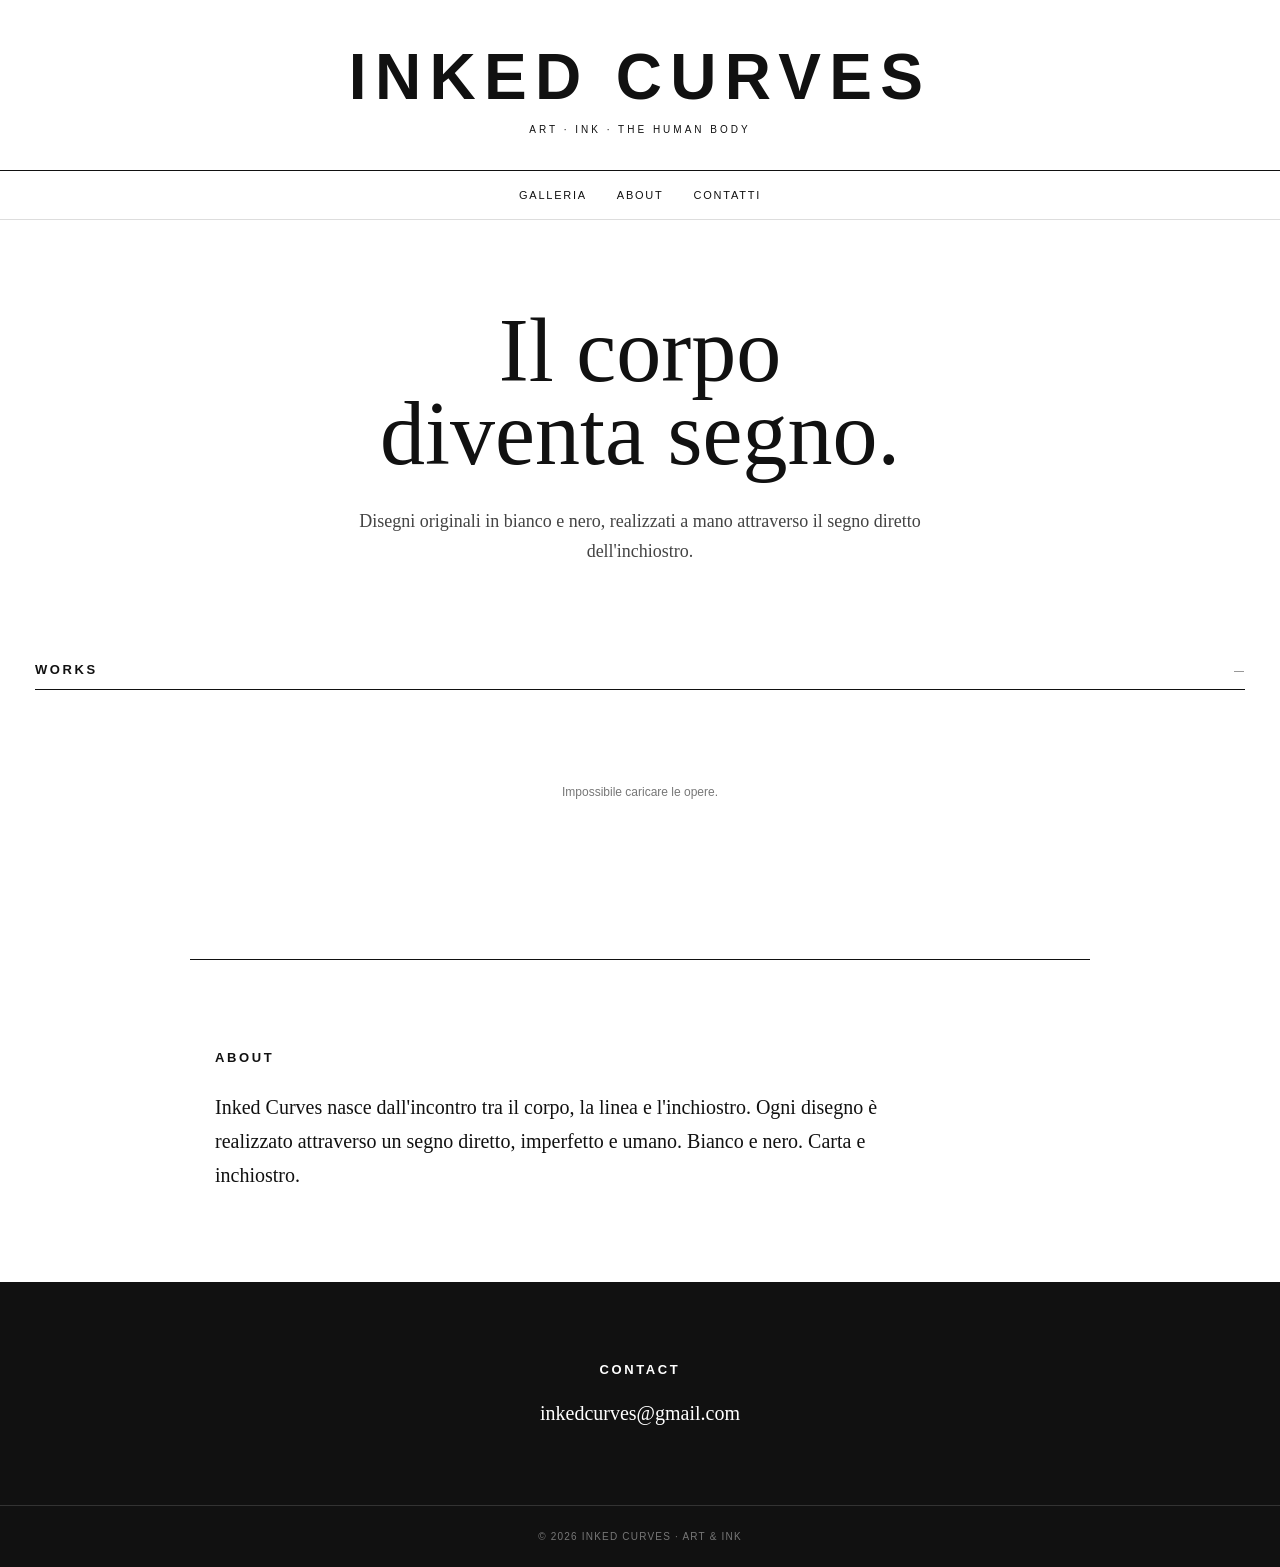
==== index.html @ 94a335ef "Update index.html" ====
<!DOCTYPE html>
<html lang="it">
<head>
<meta charset="UTF-8">
<meta name="viewport" content="width=device-width, initial-scale=1.0">

<title>INKED CURVES — Art & Ink</title>

<meta name="description" content="Inked Curves — Disegni originali in bianco e nero realizzati a mano con inchiostro.">

<style>

/* ================================
   BASE
================================ */

* {
    box-sizing: border-box;
    margin: 0;
    padding: 0;
}

html {
    scroll-behavior: smooth;
}

body {
    background: #ffffff;
    color: #111111;
    font-family: Georgia, "Times New Roman", serif;
}


/* ================================
   HEADER
================================ */

header {
    padding: 45px 20px 35px;
    text-align: center;
    border-bottom: 1px solid #111;
}

.logo {
    font-family: Arial, Helvetica, sans-serif;
    font-size: clamp(34px, 8vw, 64px);
    font-weight: 800;
    letter-spacing: .13em;
    line-height: 1;
}

.tagline {
    margin-top: 15px;
    font-family: Arial, Helvetica, sans-serif;
    font-size: 10px;
    letter-spacing: .3em;
    text-transform: uppercase;
}


/* ================================
   MENU
================================ */

nav {
    display: flex;
    justify-content: center;
    gap: 30px;
    padding: 18px 15px;
    border-bottom: 1px solid #dddddd;
    flex-wrap: wrap;
}

nav a {
    color: #111;
    text-decoration: none;
    font-family: Arial, Helvetica, sans-serif;
    font-size: 11px;
    letter-spacing: .16em;
    text-transform: uppercase;
}

nav a:hover {
    text-decoration: underline;
}


/* ================================
   INTRO
================================ */

.intro {
    max-width: 900px;
    margin: auto;
    padding: 90px 25px 75px;
    text-align: center;
}

.intro h1 {
    font-size: clamp(44px, 9vw, 90px);
    font-weight: normal;
    line-height: .92;
    margin-bottom: 30px;
}

.intro p {
    max-width: 620px;
    margin: auto;
    color: #444;
    font-size: 18px;
    line-height: 1.7;
}


/* ================================
   GALLERY
================================ */

.gallery-section {
    max-width: 1250px;
    margin: auto;
    padding: 20px 20px 100px;
}

.gallery-header {
    display: flex;
    justify-content: space-between;
    align-items: baseline;
    border-bottom: 1px solid #111;
    padding-bottom: 12px;
    margin-bottom: 35px;
}

.gallery-header h2 {
    font-family: Arial, Helvetica, sans-serif;
    font-size: 13px;
    letter-spacing: .2em;
    text-transform: uppercase;
}

.gallery-count {
    font-family: Arial, Helvetica, sans-serif;
    font-size: 10px;
    color: #777;
    letter-spacing: .1em;
}


/* ================================
   OPERE
================================ */

.gallery {
    display: grid;
    grid-template-columns: 1fr;
    gap: 65px;
}

.artwork {
    cursor: pointer;
}

.artwork-image {
    background: #fafafa;
    overflow: hidden;
}

.artwork-image img {
    display: block;
    width: 100%;
    height: auto;
    transition: transform .5s ease;
}

.artwork:hover .artwork-image img {
    transform: scale(1.015);
}

.artwork-info {
    display: flex;
    justify-content: space-between;
    align-items: center;
    margin-top: 10px;
    padding-top: 12px;
    border-top: 1px solid #111;
}

.artwork-name {
    font-size: 16px;
}

.artwork-number {
    font-family: Arial, Helvetica, sans-serif;
    font-size: 10px;
    color: #777;
    letter-spacing: .15em;
}


/* ================================
   ABOUT
================================ */

.about {
    max-width: 900px;
    margin: auto;
    padding: 90px 25px;
    border-top: 1px solid #111;
}

.about h2,
.contact h2 {
    font-family: Arial, Helvetica, sans-serif;
    font-size: 13px;
    letter-spacing: .2em;
    text-transform: uppercase;
    margin-bottom: 25px;
}

.about p {
    max-width: 720px;
    font-size: 20px;
    line-height: 1.7;
}


/* ================================
   CONTACT
================================ */

.contact {
    padding: 80px 25px;
    background: #111111;
    color: #ffffff;
    text-align: center;
}

.contact a {
    color: #ffffff;
    text-decoration: none;
    font-size: 20px;
}

.contact a:hover {
    text-decoration: underline;
}


/* ================================
   FOOTER
================================ */

footer {
    padding: 25px;
    background: #111111;
    color: #777777;
    border-top: 1px solid #333;
    text-align: center;
    font-family: Arial, Helvetica, sans-serif;
    font-size: 10px;
    letter-spacing: .12em;
}


/* ================================
   FULLSCREEN
================================ */

.lightbox {
    position: fixed;
    inset: 0;
    z-index: 9999;

    display: flex;
    align-items: center;
    justify-content: center;

    background: rgba(0,0,0,.97);

    opacity: 0;
    visibility: hidden;
    pointer-events: none;

    transition: opacity .25s ease;
}

.lightbox.active {
    opacity: 1;
    visibility: visible;
    pointer-events: auto;
}

.lightbox-image {
    max-width: 92vw;
    max-height: 90vh;
    width: auto;
    height: auto;
    object-fit: contain;
}


/* ================================
   CHIUDI
================================ */

.close {
    position: fixed;
    top: 20px;
    right: 25px;

    width: 45px;
    height: 45px;

    border: 1px solid rgba(255,255,255,.55);
    border-radius: 50%;

    background: transparent;
    color: white;

    font-size: 28px;
    font-weight: 200;

    cursor: pointer;
    z-index: 10001;
}

.close:hover {
    background: white;
    color: black;
}


/* ================================
   FRECCE
================================ */

.arrow {
    position: fixed;
    top: 50%;
    transform: translateY(-50%);

    z-index: 10001;

    width: 60px;
    height: 80px;

    border: none;
    background: transparent;

    color: white;

    font-size: 48px;
    font-weight: 200;

    cursor: pointer;
    opacity: .7;
}

.arrow:hover {
    opacity: 1;
}

.arrow-left {
    left: 10px;
}

.arrow-right {
    right: 10px;
}


/* ================================
   DIDASCALIA FULLSCREEN
================================ */

.caption {
    position: fixed;
    left: 0;
    right: 0;
    bottom: 25px;

    text-align: center;

    color: rgba(255,255,255,.8);

    font-family: Arial, Helvetica, sans-serif;
    font-size: 10px;
    letter-spacing: .16em;
    text-transform: uppercase;
}


/* ================================
   MOBILE
================================ */

@media (min-width: 700px) {

    .gallery {
        grid-template-columns: repeat(2, 1fr);
        gap: 55px 35px;
    }

}

@media (min-width: 1100px) {

    .gallery {
        grid-template-columns: repeat(3, 1fr);
        gap: 65px 35px;
    }

}

@media (max-width: 600px) {

    header {
        padding-top: 32px;
    }

    nav {
        gap: 17px;
    }

    .intro {
        padding-top: 65px;
        padding-bottom: 55px;
    }

    .intro p {
        font-size: 16px;
    }

    .gallery-section {
        padding-left: 15px;
        padding-right: 15px;
    }

    .gallery {
        gap: 50px;
    }

    .lightbox-image {
        max-width: 94vw;
        max-height: 82vh;
    }

    .arrow {
        width: 35px;
        font-size: 34px;
    }

    .arrow-left {
        left: 0;
    }

    .arrow-right {
        right: 0;
    }

}


/* BLOCCA LO SCROLL QUANDO L'IMMAGINE È APERTA */

body.viewer-open {
    overflow: hidden;
}

</style>
</head>


<body>


<header>

    <div class="logo">
        INKED CURVES
    </div>

    <div class="tagline">
        Art · Ink · The human body
    </div>

</header>


<nav>

    <a href="#gallery">Galleria</a>

    <a href="#about">About</a>

    <a href="#contact">Contatti</a>

</nav>


<main>


<section class="intro">

    <h1>
        Il corpo<br>
        diventa segno.
    </h1>

    <p>
        Disegni originali in bianco e nero,
        realizzati a mano attraverso il segno
        diretto dell'inchiostro.
    </p>

</section>


<section
    class="gallery-section"
    id="gallery"
>

    <div class="gallery-header">

        <h2>
            Works
        </h2>

        <div
            class="gallery-count"
            id="galleryCount"
        >
            —
        </div>

    </div>


    <div
        class="gallery"
        id="galleryContainer"
    >

        <div style="
            grid-column:1/-1;
            text-align:center;
            padding:60px 20px;
            font-family:Arial,Helvetica,sans-serif;
            font-size:12px;
            color:#777;
        ">
            Caricamento delle opere…
        </div>

    </div>

</section>


<section
    class="about"
    id="about"
>

    <h2>
        About
    </h2>

    <p>
        Inked Curves nasce dall'incontro tra
        il corpo, la linea e l'inchiostro.
        Ogni disegno è realizzato attraverso
        un segno diretto, imperfetto e umano.
        Bianco e nero. Carta e inchiostro.
    </p>

</section>


<section
    class="contact"
    id="contact"
>

    <h2>
        Contact
    </h2>

    <a href="mailto:inkedcurves@gmail.com">
        inkedcurves@gmail.com
    </a>

</section>


</main>


<footer>

    © 2026 INKED CURVES · ART & INK

</footer>


<!-- =====================================
     VISUALIZZATORE A PIENO SCHERMO
===================================== -->

<div
    class="lightbox"
    id="lightbox"
>

    <button
        class="close"
        id="closeButton"
        aria-label="Chiudi"
    >
        ×
    </button>


    <button
        class="arrow arrow-left"
        id="previousButton"
        aria-label="Opera precedente"
    >
        ‹
    </button>


    <img
        class="lightbox-image"
        id="lightboxImage"
        src=""
        alt=""
    >


    <button
        class="arrow arrow-right"
        id="nextButton"
        aria-label="Opera successiva"
    >
        ›
    </button>


    <div
        class="caption"
        id="lightboxCaption"
    ></div>

</div>


<script>

/*
=========================================================
INKED CURVES
GALLERIA AUTOMATICA

Le immagini vengono cercate automaticamente nella
cartella principale del repository GitHub.

Per aggiungere una nuova opera:
carica semplicemente una nuova immagine nel repository.

NON modificare questo codice.
=========================================================
*/


const USER =
    "InkedCurves";

const REPOSITORY =
    "inkedcurves.github.io";


const galleryContainer =
    document.getElementById(
        "galleryContainer"
    );

const galleryCount =
    document.getElementById(
        "galleryCount"
    );

const lightbox =
    document.getElementById(
        "lightbox"
    );

const lightboxImage =
    document.getElementById(
        "lightboxImage"
    );

const lightboxCaption =
    document.getElementById(
        "lightboxCaption"
    );

const closeButton =
    document.getElementById(
        "closeButton"
    );

const previousButton =
    document.getElementById(
        "previousButton"
    );

const nextButton =
    document.getElementById(
        "nextButton"
    );


let artworks = [];

let currentIndex = 0;


/* ==========================================
   CARICA LE IMMAGINI DAL REPOSITORY
========================================== */

async function loadGallery() {

    try {

        const apiURL =
            `https://api.github.com/repos/${USER}/${REPOSITORY}/contents/`;

        const response =
            await fetch(apiURL);

        if (!response.ok) {

            throw new Error(
                "GitHub API error"
            );

        }


        const files =
            await response.json();


        const extensions = [
            ".jpg",
            ".jpeg",
            ".png",
            ".webp",
            ".gif"
        ];


        artworks = files

            .filter(file => {

                if (file.type !== "file") {
                    return false;
                }


                const name =
                    file.name.toLowerCase();


                return extensions.some(
                    extension =>
                        name.endsWith(extension)
                );

            })


            .sort((a,b) =>
                a.name.localeCompare(
                    b.name,
                    undefined,
                    {
                        numeric: true,
                        sensitivity: "base"
                    }
                )
            );


        createGallery();


    } catch (error) {

        console.error(error);


        galleryContainer.innerHTML = `

            <div style="
                grid-column:1/-1;
                text-align:center;
                padding:60px 20px;
                color:#777;
                font-family:Arial,Helvetica,sans-serif;
                font-size:12px;
            ">

                Impossibile caricare
                le opere.

            </div>

        `;

    }

}


/* ==========================================
   CREA LE MINIATURE
========================================== */

function createGallery() {

    galleryContainer.innerHTML = "";


    if (artworks.length === 0) {

        galleryContainer.innerHTML = `

            <div style="
                grid-column:1/-1;
                text-align:center;
                padding:60px 20px;
                color:#777;
            ">

                Nessuna opera trovata.

            </div>

        `;

        galleryCount.textContent =
            "0 opere";

        return;

    }


    galleryCount.textContent =
        artworks.length +
        (
            artworks.length === 1
                ? " opera"
                : " opere"
        );


    artworks.forEach(
        (artwork, index) => {

            const card =
                document.createElement(
                    "article"
                );

            card.className =
                "artwork";


            const imageBox =
                document.createElement(
                    "div"
                );

            imageBox.className =
                "artwork-image";


            const image =
                document.createElement(
                    "img"
                );


            image.src =
                artwork.download_url;


            image.alt =
                "Opera Inked Curves " +
                (index + 1);


            image.loading =
                "lazy";


            const info =
                document.createElement(
                    "div"
                );

            info.className =
                "artwork-info";


            const name =
                document.createElement(
                    "div"
                );

            name.className =
                "artwork-name";


            name.textContent =
                cleanName(
                    artwork.name
                );


            const number =
                document.createElement(
                    "div"
                );

            number.className =
                "artwork-number";


            number.textContent =
                String(index + 1)
                    .padStart(2, "0");


            imageBox.appendChild(
                image
            );


            info.appendChild(
                name
            );


            info.appendChild(
                number
            );


            card.appendChild(
                imageBox
            );


            card.appendChild(
                info
            );


            card.addEventListener(
                "click",
                () => openArtwork(index)
            );


            galleryContainer.appendChild(
                card
            );

        }
    );

}


/* ==========================================
   NOME DELL'OPERA
========================================== */

function cleanName(filename) {

    return filename

        .replace(
            /\.[^/.]+$/,
            ""
        )

        .replace(
            /[_-]+/g,
            " "
        )

        .replace(
            /\b\w/g,
            letter =>
                letter.toUpperCase()
        );

}


/* ==========================================
   APRI OPERA
========================================== */

function openArtwork(index) {

    if (!artworks.length) {
        return;
    }


    currentIndex =
        index;


    updateLightbox();


    lightbox.classList.add(
        "active"
    );


    document.body.classList.add(
        "viewer-open"
    );

}


/* ==========================================
   AGGIORNA VISUALIZZAZIONE
========================================== */

function updateLightbox() {

    const artwork =
        artworks[currentIndex];


    lightboxImage.src =
        artwork.download_url;


    lightboxImage.alt =
        "Opera Inked Curves";


    lightboxCaption.textContent =
        String(
            currentIndex + 1
        ).padStart(2, "0")
        +
        " — "
        +
        cleanName(
            artwork.name
        );

}


/* ==========================================
   CHIUDI
========================================== */

function closeLightbox() {

    lightbox.classList.remove(
        "active"
    );


    document.body.classList.remove(
        "viewer-open"
    );


    setTimeout(
        () => {

            lightboxImage.src =
                "";

        },
        250
    );

}


/* ==========================================
   PRECEDENTE
========================================== */

function previousArtwork() {

    if (!artworks.length) {
        return;
    }


    currentIndex =
        (
            currentIndex
            - 1
            + artworks.length
        )
        %
        artworks.length;


    updateLightbox();

}


/* ==========================================
   SUCCESSIVA
========================================== */

function nextArtwork() {

    if (!artworks.length) {
        return;
    }


    currentIndex =
        (
            currentIndex
            + 1
        )
        %
        artworks.length;


    updateLightbox();

}


/* ==========================================
   PULSANTI
========================================== */

closeButton.addEventListener(
    "click",
    closeLightbox
);


previousButton.addEventListener(
    "click",
    previousArtwork
);


nextButton.addEventListener(
    "click",
    nextArtwork
);


/* ==========================================
   CLIC SULLO SFONDO NERO
========================================== */

lightbox.addEventListener(
    "click",
    function(event) {

        if (
            event.target ===
            lightbox
        ) {

            closeLightbox();

        }

    }
);


/* ==========================================
   TASTIERA
========================================== */

document.addEventListener(
    "keydown",
    function(event) {

        if (
            !lightbox.classList.contains(
                "active"
            )
        ) {

            return;

        }


        if (
            event.key ===
            "Escape"
        ) {

            closeLightbox();

        }


        if (
            event.key ===
            "ArrowLeft"
        ) {

            previousArtwork();

        }


        if (
            event.key ===
            "ArrowRight"
        ) {

            nextArtwork();

        }

    }
);


/* ==========================================
   SWIPE SU IPHONE
========================================== */

let touchStartX = 0;

let touchEndX = 0;


lightbox.addEventListener(
    "touchstart",
    function(event) {

        touchStartX =
            event.changedTouches[0]
                .screenX;

    },
    {
        passive: true
    }
);


lightbox.addEventListener(
    "touchend",
    function(event) {

        touchEndX =
            event.changedTouches[0]
                .screenX;


        const difference =
            touchStartX -
            touchEndX;


        if (
            Math.abs(difference)
            < 50
        ) {

            return;

        }


        if (
            difference > 0
        ) {

            nextArtwork();

        } else {

            previousArtwork();

        }

    },
    {
        passive: true
    }
);


/* ==========================================
   AVVIO
========================================== */

loadGallery();

</script>

</body>
</html>
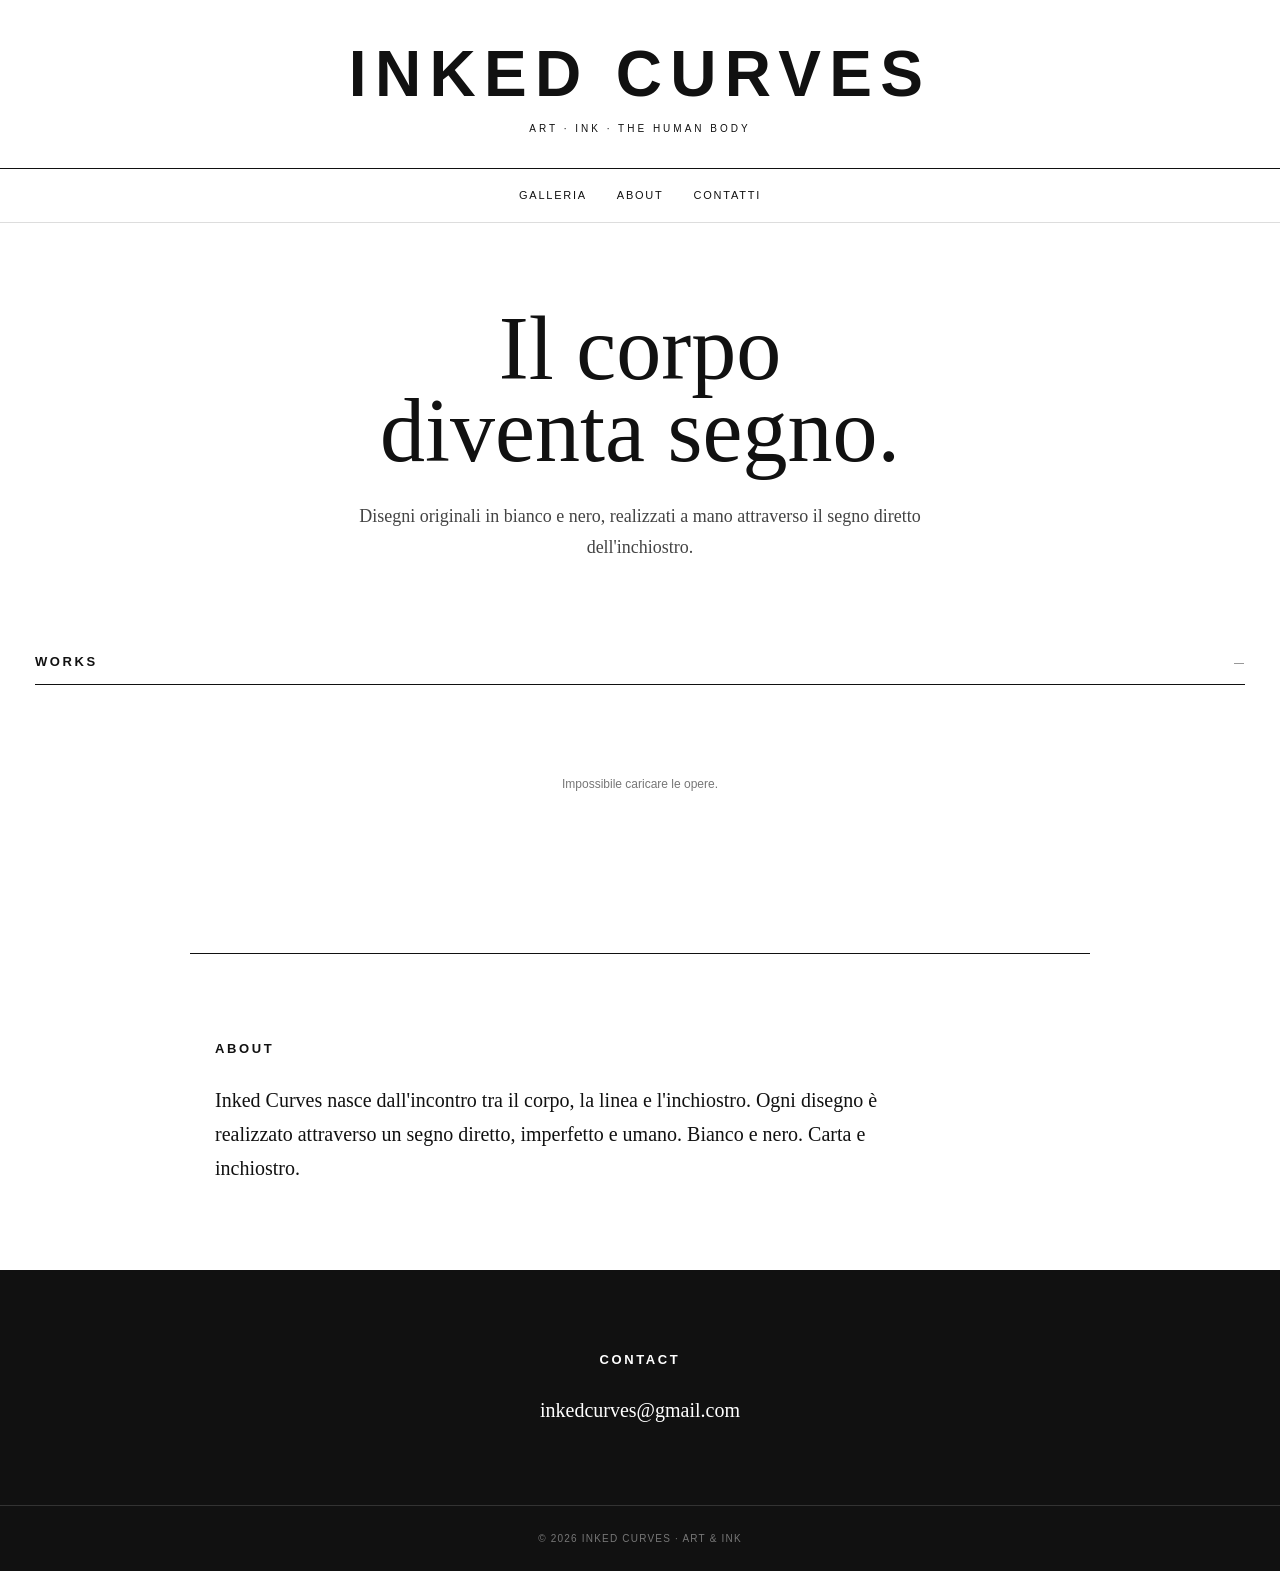
==== commit 6476560f: "Update index.html" ====
--- a/index.html
+++ b/index.html
@@ -1,6 +1,7 @@
 <!DOCTYPE html>
 <html lang="it">
 <head>
+
 <meta charset="UTF-8">
 <meta name="viewport" content="width=device-width, initial-scale=1.0">
 
@@ -28,6 +29,7 @@
     background: #ffffff;
     color: #111111;
     font-family: Georgia, "Times New Roman", serif;
+    line-height: 1.5;
 }
 
 
@@ -36,16 +38,16 @@
 ================================ */
 
 header {
-    padding: 45px 20px 35px;
+    padding: 42px 20px 32px;
     text-align: center;
-    border-bottom: 1px solid #111;
+    border-bottom: 1px solid #111111;
 }
 
 .logo {
     font-family: Arial, Helvetica, sans-serif;
     font-size: clamp(34px, 8vw, 64px);
     font-weight: 800;
-    letter-spacing: .13em;
+    letter-spacing: 0.13em;
     line-height: 1;
 }
 
@@ -53,7 +55,7 @@
     margin-top: 15px;
     font-family: Arial, Helvetica, sans-serif;
     font-size: 10px;
-    letter-spacing: .3em;
+    letter-spacing: 0.3em;
     text-transform: uppercase;
 }
 
@@ -72,11 +74,11 @@
 }
 
 nav a {
-    color: #111;
+    color: #111111;
     text-decoration: none;
     font-family: Arial, Helvetica, sans-serif;
     font-size: 11px;
-    letter-spacing: .16em;
+    letter-spacing: 0.16em;
     text-transform: uppercase;
 }
 
@@ -92,21 +94,21 @@
 .intro {
     max-width: 900px;
     margin: auto;
-    padding: 90px 25px 75px;
+    padding: 85px 25px 70px;
     text-align: center;
 }
 
 .intro h1 {
     font-size: clamp(44px, 9vw, 90px);
     font-weight: normal;
-    line-height: .92;
-    margin-bottom: 30px;
+    line-height: 0.92;
+    margin-bottom: 28px;
 }
 
 .intro p {
     max-width: 620px;
     margin: auto;
-    color: #444;
+    color: #444444;
     font-size: 18px;
     line-height: 1.7;
 }
@@ -126,74 +128,89 @@
     display: flex;
     justify-content: space-between;
     align-items: baseline;
-    border-bottom: 1px solid #111;
+    border-bottom: 1px solid #111111;
     padding-bottom: 12px;
-    margin-bottom: 35px;
+    margin-bottom: 30px;
 }
 
 .gallery-header h2 {
     font-family: Arial, Helvetica, sans-serif;
     font-size: 13px;
-    letter-spacing: .2em;
+    letter-spacing: 0.2em;
     text-transform: uppercase;
 }
 
 .gallery-count {
     font-family: Arial, Helvetica, sans-serif;
     font-size: 10px;
-    color: #777;
-    letter-spacing: .1em;
-}
-
-
-/* ================================
-   OPERE
+    color: #777777;
+    letter-spacing: 0.1em;
+}
+
+
+/* ================================
+   MINIATURE
 ================================ */
 
 .gallery {
     display: grid;
-    grid-template-columns: 1fr;
-    gap: 65px;
+    grid-template-columns: repeat(2, 1fr);
+    gap: 28px 18px;
 }
 
 .artwork {
     cursor: pointer;
+    min-width: 0;
 }
 
 .artwork-image {
-    background: #fafafa;
+    width: 100%;
+    aspect-ratio: 3 / 4;
+    background: #f8f8f8;
     overflow: hidden;
+    display: flex;
+    align-items: center;
+    justify-content: center;
 }
 
 .artwork-image img {
     display: block;
     width: 100%;
-    height: auto;
-    transition: transform .5s ease;
+    height: 100%;
+    object-fit: contain;
+    transition: transform 0.4s ease;
 }
 
 .artwork:hover .artwork-image img {
-    transform: scale(1.015);
-}
+    transform: scale(1.025);
+}
+
+
+/* ================================
+   INFO OPERA
+================================ */
 
 .artwork-info {
     display: flex;
     justify-content: space-between;
     align-items: center;
-    margin-top: 10px;
-    padding-top: 12px;
-    border-top: 1px solid #111;
+
+    margin-top: 9px;
+    padding-top: 9px;
+
+    border-top: 1px solid #111111;
 }
 
 .artwork-name {
-    font-size: 16px;
+    font-size: 14px;
+    line-height: 1.2;
 }
 
 .artwork-number {
     font-family: Arial, Helvetica, sans-serif;
-    font-size: 10px;
-    color: #777;
-    letter-spacing: .15em;
+    font-size: 9px;
+    color: #777777;
+    letter-spacing: 0.15em;
 }
 
 
@@ -204,15 +221,15 @@
 .about {
     max-width: 900px;
     margin: auto;
-    padding: 90px 25px;
-    border-top: 1px solid #111;
+    padding: 85px 25px;
+    border-top: 1px solid #111111;
 }
 
 .about h2,
 .contact h2 {
     font-family: Arial, Helvetica, sans-serif;
     font-size: 13px;
-    letter-spacing: .2em;
+    letter-spacing: 0.2em;
     text-transform: uppercase;
     margin-bottom: 25px;
 }
@@ -254,16 +271,17 @@
     padding: 25px;
     background: #111111;
     color: #777777;
-    border-top: 1px solid #333;
+    border-top: 1px solid #333333;
     text-align: center;
+
     font-family: Arial, Helvetica, sans-serif;
     font-size: 10px;
-    letter-spacing: .12em;
-}
-
-
-/* ================================
-   FULLSCREEN
+    letter-spacing: 0.12em;
+}
+
+
+/* ================================
+   VISUALIZZATORE FULLSCREEN
 ================================ */
 
 .lightbox {
@@ -275,13 +293,13 @@
     align-items: center;
     justify-content: center;
 
-    background: rgba(0,0,0,.97);
+    background: rgba(0, 0, 0, 0.97);
 
     opacity: 0;
     visibility: hidden;
     pointer-events: none;
 
-    transition: opacity .25s ease;
+    transition: opacity 0.25s ease;
 }
 
 .lightbox.active {
@@ -293,40 +311,44 @@
 .lightbox-image {
     max-width: 92vw;
     max-height: 90vh;
+
     width: auto;
     height: auto;
+
     object-fit: contain;
 }
 
 
 /* ================================
-   CHIUDI
+   PULSANTE CHIUDI
 ================================ */
 
 .close {
     position: fixed;
     top: 20px;
-    right: 25px;
+    right: 22px;
+
+    z-index: 10001;
 
     width: 45px;
     height: 45px;
 
-    border: 1px solid rgba(255,255,255,.55);
+    border: 1px solid rgba(255,255,255,0.55);
     border-radius: 50%;
 
     background: transparent;
-    color: white;
-
+    color: #ffffff;
+
+    font-family: Arial, Helvetica, sans-serif;
     font-size: 28px;
     font-weight: 200;
 
     cursor: pointer;
-    z-index: 10001;
 }
 
 .close:hover {
-    background: white;
-    color: black;
+    background: #ffffff;
+    color: #000000;
 }
 
 
@@ -347,13 +369,15 @@
     border: none;
     background: transparent;
 
-    color: white;
-
+    color: #ffffff;
+
+    font-family: Arial, Helvetica, sans-serif;
     font-size: 48px;
     font-weight: 200;
 
     cursor: pointer;
-    opacity: .7;
+
+    opacity: 0.7;
 }
 
 .arrow:hover {
@@ -375,42 +399,54 @@
 
 .caption {
     position: fixed;
+
     left: 0;
     right: 0;
-    bottom: 25px;
+    bottom: 24px;
 
     text-align: center;
 
-    color: rgba(255,255,255,.8);
+    color: rgba(255,255,255,0.8);
 
     font-family: Arial, Helvetica, sans-serif;
     font-size: 10px;
-    letter-spacing: .16em;
+
+    letter-spacing: 0.16em;
     text-transform: uppercase;
 }
 
 
 /* ================================
-   MOBILE
+   TABLET
 ================================ */
 
 @media (min-width: 700px) {
-
-    .gallery {
-        grid-template-columns: repeat(2, 1fr);
-        gap: 55px 35px;
-    }
-
-}
-
-@media (min-width: 1100px) {
 
     .gallery {
         grid-template-columns: repeat(3, 1fr);
-        gap: 65px 35px;
-    }
-
-}
+        gap: 35px 25px;
+    }
+
+}
+
+
+/* ================================
+   COMPUTER
+================================ */
+
+@media (min-width: 1100px) {
+
+    .gallery {
+        grid-template-columns: repeat(4, 1fr);
+        gap: 40px 25px;
+    }
+
+}
+
+
+/* ================================
+   MOBILE
+================================ */
 
 @media (max-width: 600px) {
 
@@ -437,7 +473,16 @@
     }
 
     .gallery {
-        gap: 50px;
+        grid-template-columns: repeat(2, 1fr);
+        gap: 28px 14px;
+    }
+
+    .artwork-name {
+        font-size: 12px;
+    }
+
+    .artwork-number {
+        font-size: 8px;
     }
 
     .lightbox-image {
@@ -461,7 +506,9 @@
 }
 
 
-/* BLOCCA LO SCROLL QUANDO L'IMMAGINE È APERTA */
+/* ================================
+   BLOCCA SCROLL
+================================ */
 
 body.viewer-open {
     overflow: hidden;
@@ -473,6 +520,10 @@
 
 <body>
 
+
+<!-- ================================
+     HEADER
+================================ -->
 
 <header>
 
@@ -487,19 +538,33 @@
 </header>
 
 
+<!-- ================================
+     MENU
+================================ -->
+
 <nav>
 
-    <a href="#gallery">Galleria</a>
-
-    <a href="#about">About</a>
-
-    <a href="#contact">Contatti</a>
+    <a href="#gallery">
+        Galleria
+    </a>
+
+    <a href="#about">
+        About
+    </a>
+
+    <a href="#contact">
+        Contatti
+    </a>
 
 </nav>
 
 
 <main>
 
+
+<!-- ================================
+     INTRO
+================================ -->
 
 <section class="intro">
 
@@ -516,6 +581,10 @@
 
 </section>
 
+
+<!-- ================================
+     GALLERIA
+================================ -->
 
 <section
     class="gallery-section"
@@ -547,17 +616,23 @@
             grid-column:1/-1;
             text-align:center;
             padding:60px 20px;
+            color:#777;
             font-family:Arial,Helvetica,sans-serif;
             font-size:12px;
-            color:#777;
         ">
+
             Caricamento delle opere…
+
         </div>
 
     </div>
 
 </section>
 
+
+<!-- ================================
+     ABOUT
+================================ -->
 
 <section
     class="about"
@@ -579,6 +654,10 @@
 </section>
 
 
+<!-- ================================
+     CONTATTI
+================================ -->
+
 <section
     class="contact"
     id="contact"
@@ -598,6 +677,10 @@
 </main>
 
 
+<!-- ================================
+     FOOTER
+================================ -->
+
 <footer>
 
     © 2026 INKED CURVES · ART & INK
@@ -605,9 +688,9 @@
 </footer>
 
 
-<!-- =====================================
-     VISUALIZZATORE A PIENO SCHERMO
-===================================== -->
+<!-- ================================
+     FULLSCREEN VIEWER
+================================ -->
 
 <div
     class="lightbox"
@@ -659,28 +742,19 @@
 
 <script>
 
-/*
-=========================================================
-INKED CURVES
-GALLERIA AUTOMATICA
-
-Le immagini vengono cercate automaticamente nella
-cartella principale del repository GitHub.
-
-Per aggiungere una nuova opera:
-carica semplicemente una nuova immagine nel repository.
-
-NON modificare questo codice.
-=========================================================
-*/
-
-
-const USER =
-    "InkedCurves";
+/* ==========================================
+   CONFIGURAZIONE
+========================================== */
+
+const USER = "InkedCurves";
 
 const REPOSITORY =
     "inkedcurves.github.io";
 
+
+/* ==========================================
+   ELEMENTI
+========================================== */
 
 const galleryContainer =
     document.getElementById(
@@ -729,8 +803,13 @@
 
 
 /* ==========================================
-   CARICA LE IMMAGINI DAL REPOSITORY
-========================================== */
+   CARICA LE IMMAGINI
+
+   Le immagini vengono cercate nella
+   cartella principale del repository.
+
+   index.html viene ignorato.
+   ========================================== */
 
 async function loadGallery() {
 
@@ -742,10 +821,11 @@
         const response =
             await fetch(apiURL);
 
+
         if (!response.ok) {
 
             throw new Error(
-                "GitHub API error"
+                "Errore GitHub API"
             );
 
         }
@@ -755,7 +835,7 @@
             await response.json();
 
 
-        const extensions = [
+        const imageExtensions = [
             ".jpg",
             ".jpeg",
             ".png",
@@ -764,28 +844,35 @@
         ];
 
 
-        artworks = files
-
-            .filter(file => {
-
-                if (file.type !== "file") {
+        artworks = files.filter(
+            file => {
+
+                if (
+                    file.type !== "file"
+                ) {
+
                     return false;
+
                 }
 
 
-                const name =
+                const filename =
                     file.name.toLowerCase();
 
 
-                return extensions.some(
+                return imageExtensions.some(
                     extension =>
-                        name.endsWith(extension)
+                        filename.endsWith(
+                            extension
+                        )
                 );
 
-            })
-
-
-            .sort((a,b) =>
+            }
+        );
+
+
+        artworks.sort(
+            (a, b) =>
                 a.name.localeCompare(
                     b.name,
                     undefined,
@@ -794,13 +881,14 @@
                         sensitivity: "base"
                     }
                 )
-            );
+        );
 
 
         createGallery();
 
-
-    } catch (error) {
+    }
+
+    catch (error) {
 
         console.error(error);
 
@@ -829,7 +917,7 @@
 
 
 /* ==========================================
-   CREA LE MINIATURE
+   CREA LA GALLERIA
 ========================================== */
 
 function createGallery() {
@@ -837,7 +925,9 @@
     galleryContainer.innerHTML = "";
 
 
-    if (artworks.length === 0) {
+    if (
+        artworks.length === 0
+    ) {
 
         galleryContainer.innerHTML = `
 
@@ -854,8 +944,10 @@
 
         `;
 
+
         galleryCount.textContent =
             "0 opere";
+
 
         return;
 
@@ -874,6 +966,7 @@
     artworks.forEach(
         (artwork, index) => {
 
+
             const card =
                 document.createElement(
                     "article"
@@ -976,7 +1069,8 @@
 
             card.addEventListener(
                 "click",
-                () => openArtwork(index)
+                () =>
+                    openArtwork(index)
             );
 
 
@@ -1018,13 +1112,17 @@
 
 
 /* ==========================================
-   APRI OPERA
+   APRI FULLSCREEN
 ========================================== */
 
 function openArtwork(index) {
 
-    if (!artworks.length) {
+    if (
+        artworks.length === 0
+    ) {
+
         return;
+
     }
 
 
@@ -1048,7 +1146,7 @@
 
 
 /* ==========================================
-   AGGIORNA VISUALIZZAZIONE
+   AGGIORNA FULLSCREEN
 ========================================== */
 
 function updateLightbox() {
@@ -1098,8 +1196,7 @@
     setTimeout(
         () => {
 
-            lightboxImage.src =
-                "";
+            lightboxImage.src = "";
 
         },
         250
@@ -1114,8 +1211,12 @@
 
 function previousArtwork() {
 
-    if (!artworks.length) {
+    if (
+        artworks.length === 0
+    ) {
+
         return;
+
     }
 
 
@@ -1140,8 +1241,12 @@
 
 function nextArtwork() {
 
-    if (!artworks.length) {
+    if (
+        artworks.length === 0
+    ) {
+
         return;
+
     }
 
 
@@ -1190,8 +1295,7 @@
     function(event) {
 
         if (
-            event.target ===
-            lightbox
+            event.target === lightbox
         ) {
 
             closeLightbox();
@@ -1222,8 +1326,7 @@
 
 
         if (
-            event.key ===
-            "Escape"
+            event.key === "Escape"
         ) {
 
             closeLightbox();
@@ -1232,8 +1335,7 @@
 
 
         if (
-            event.key ===
-            "ArrowLeft"
+            event.key === "ArrowLeft"
         ) {
 
             previousArtwork();
@@ -1242,8 +1344,7 @@
 
 
         if (
-            event.key ===
-            "ArrowRight"
+            event.key === "ArrowRight"
         ) {
 
             nextArtwork();
@@ -1293,8 +1394,7 @@
 
 
         if (
-            Math.abs(difference)
-            < 50
+            Math.abs(difference) < 50
         ) {
 
             return;
@@ -1308,7 +1408,9 @@
 
             nextArtwork();
 
-        } else {
+        }
+
+        else {
 
             previousArtwork();
 
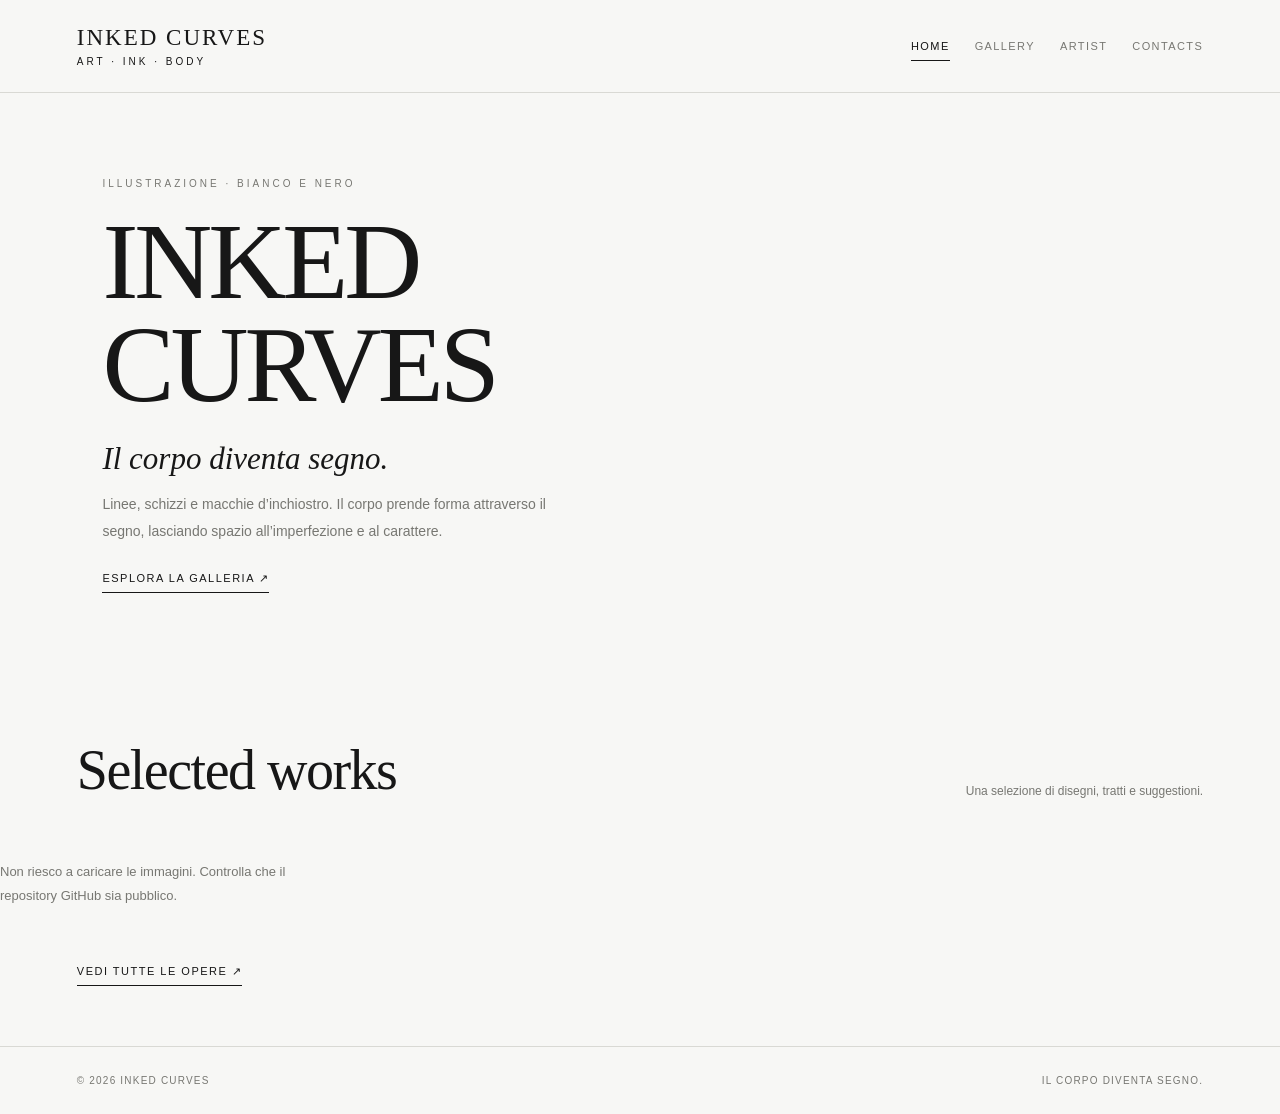
==== commit f64ebc4d: "Update index.html" ====
--- a/index.html
+++ b/index.html
@@ -1,1435 +1,752 @@
 <!DOCTYPE html>
 <html lang="it">
 <head>
-
-<meta charset="UTF-8">
-<meta name="viewport" content="width=device-width, initial-scale=1.0">
-
-<title>INKED CURVES — Art & Ink</title>
-
-<meta name="description" content="Inked Curves — Disegni originali in bianco e nero realizzati a mano con inchiostro.">
-
-<style>
-
-/* ================================
-   BASE
-================================ */
-
-* {
-    box-sizing: border-box;
-    margin: 0;
-    padding: 0;
-}
-
-html {
-    scroll-behavior: smooth;
-}
-
-body {
-    background: #ffffff;
-    color: #111111;
-    font-family: Georgia, "Times New Roman", serif;
-    line-height: 1.5;
-}
-
-
-/* ================================
-   HEADER
-================================ */
-
-header {
-    padding: 42px 20px 32px;
-    text-align: center;
-    border-bottom: 1px solid #111111;
-}
-
-.logo {
-    font-family: Arial, Helvetica, sans-serif;
-    font-size: clamp(34px, 8vw, 64px);
-    font-weight: 800;
-    letter-spacing: 0.13em;
-    line-height: 1;
-}
-
-.tagline {
-    margin-top: 15px;
-    font-family: Arial, Helvetica, sans-serif;
-    font-size: 10px;
-    letter-spacing: 0.3em;
-    text-transform: uppercase;
-}
-
-
-/* ================================
-   MENU
-================================ */
-
-nav {
-    display: flex;
-    justify-content: center;
-    gap: 30px;
-    padding: 18px 15px;
-    border-bottom: 1px solid #dddddd;
-    flex-wrap: wrap;
-}
-
-nav a {
-    color: #111111;
-    text-decoration: none;
-    font-family: Arial, Helvetica, sans-serif;
-    font-size: 11px;
-    letter-spacing: 0.16em;
-    text-transform: uppercase;
-}
-
-nav a:hover {
-    text-decoration: underline;
-}
-
-
-/* ================================
-   INTRO
-================================ */
-
-.intro {
-    max-width: 900px;
-    margin: auto;
-    padding: 85px 25px 70px;
-    text-align: center;
-}
-
-.intro h1 {
-    font-size: clamp(44px, 9vw, 90px);
-    font-weight: normal;
-    line-height: 0.92;
-    margin-bottom: 28px;
-}
-
-.intro p {
-    max-width: 620px;
-    margin: auto;
-    color: #444444;
-    font-size: 18px;
-    line-height: 1.7;
-}
-
-
-/* ================================
-   GALLERY
-================================ */
-
-.gallery-section {
-    max-width: 1250px;
-    margin: auto;
-    padding: 20px 20px 100px;
-}
-
-.gallery-header {
-    display: flex;
-    justify-content: space-between;
-    align-items: baseline;
-    border-bottom: 1px solid #111111;
-    padding-bottom: 12px;
-    margin-bottom: 30px;
-}
-
-.gallery-header h2 {
-    font-family: Arial, Helvetica, sans-serif;
-    font-size: 13px;
-    letter-spacing: 0.2em;
-    text-transform: uppercase;
-}
-
-.gallery-count {
-    font-family: Arial, Helvetica, sans-serif;
-    font-size: 10px;
-    color: #777777;
-    letter-spacing: 0.1em;
-}
-
-
-/* ================================
-   MINIATURE
-================================ */
-
-.gallery {
-    display: grid;
-    grid-template-columns: repeat(2, 1fr);
-    gap: 28px 18px;
-}
-
-.artwork {
-    cursor: pointer;
-    min-width: 0;
-}
-
-.artwork-image {
-    width: 100%;
-    aspect-ratio: 3 / 4;
-    background: #f8f8f8;
-    overflow: hidden;
-    display: flex;
-    align-items: center;
-    justify-content: center;
-}
-
-.artwork-image img {
-    display: block;
-    width: 100%;
-    height: 100%;
-    object-fit: contain;
-    transition: transform 0.4s ease;
-}
-
-.artwork:hover .artwork-image img {
-    transform: scale(1.025);
-}
-
-
-/* ================================
-   INFO OPERA
-================================ */
-
-.artwork-info {
-    display: flex;
-    justify-content: space-between;
-    align-items: center;
-
-    margin-top: 9px;
-    padding-top: 9px;
-
-    border-top: 1px solid #111111;
-}
-
-.artwork-name {
-    font-size: 14px;
-    line-height: 1.2;
-}
-
-.artwork-number {
-    font-family: Arial, Helvetica, sans-serif;
-    font-size: 9px;
-    color: #777777;
-    letter-spacing: 0.15em;
-}
-
-
-/* ================================
-   ABOUT
-================================ */
-
-.about {
-    max-width: 900px;
-    margin: auto;
-    padding: 85px 25px;
-    border-top: 1px solid #111111;
-}
-
-.about h2,
-.contact h2 {
-    font-family: Arial, Helvetica, sans-serif;
-    font-size: 13px;
-    letter-spacing: 0.2em;
-    text-transform: uppercase;
-    margin-bottom: 25px;
-}
-
-.about p {
-    max-width: 720px;
-    font-size: 20px;
-    line-height: 1.7;
-}
-
-
-/* ================================
-   CONTACT
-================================ */
-
-.contact {
-    padding: 80px 25px;
-    background: #111111;
-    color: #ffffff;
-    text-align: center;
-}
-
-.contact a {
-    color: #ffffff;
-    text-decoration: none;
-    font-size: 20px;
-}
-
-.contact a:hover {
-    text-decoration: underline;
-}
-
-
-/* ================================
-   FOOTER
-================================ */
-
-footer {
-    padding: 25px;
-    background: #111111;
-    color: #777777;
-    border-top: 1px solid #333333;
-    text-align: center;
-
-    font-family: Arial, Helvetica, sans-serif;
-    font-size: 10px;
-    letter-spacing: 0.12em;
-}
-
-
-/* ================================
-   VISUALIZZATORE FULLSCREEN
-================================ */
-
-.lightbox {
-    position: fixed;
-    inset: 0;
-    z-index: 9999;
-
-    display: flex;
-    align-items: center;
-    justify-content: center;
-
-    background: rgba(0, 0, 0, 0.97);
-
-    opacity: 0;
-    visibility: hidden;
-    pointer-events: none;
-
-    transition: opacity 0.25s ease;
-}
-
-.lightbox.active {
-    opacity: 1;
-    visibility: visible;
-    pointer-events: auto;
-}
-
-.lightbox-image {
-    max-width: 92vw;
-    max-height: 90vh;
-
-    width: auto;
-    height: auto;
-
-    object-fit: contain;
-}
-
-
-/* ================================
-   PULSANTE CHIUDI
-================================ */
-
-.close {
-    position: fixed;
-    top: 20px;
-    right: 22px;
-
-    z-index: 10001;
-
-    width: 45px;
-    height: 45px;
-
-    border: 1px solid rgba(255,255,255,0.55);
-    border-radius: 50%;
-
-    background: transparent;
-    color: #ffffff;
-
-    font-family: Arial, Helvetica, sans-serif;
-    font-size: 28px;
-    font-weight: 200;
-
-    cursor: pointer;
-}
-
-.close:hover {
-    background: #ffffff;
-    color: #000000;
-}
-
-
-/* ================================
-   FRECCE
-================================ */
-
-.arrow {
-    position: fixed;
-    top: 50%;
-    transform: translateY(-50%);
-
-    z-index: 10001;
-
-    width: 60px;
-    height: 80px;
-
-    border: none;
-    background: transparent;
-
-    color: #ffffff;
-
-    font-family: Arial, Helvetica, sans-serif;
-    font-size: 48px;
-    font-weight: 200;
-
-    cursor: pointer;
-
-    opacity: 0.7;
-}
-
-.arrow:hover {
-    opacity: 1;
-}
-
-.arrow-left {
-    left: 10px;
-}
-
-.arrow-right {
-    right: 10px;
-}
-
-
-/* ================================
-   DIDASCALIA FULLSCREEN
-================================ */
-
-.caption {
-    position: fixed;
-
-    left: 0;
-    right: 0;
-    bottom: 24px;
-
-    text-align: center;
-
-    color: rgba(255,255,255,0.8);
-
-    font-family: Arial, Helvetica, sans-serif;
-    font-size: 10px;
-
-    letter-spacing: 0.16em;
-    text-transform: uppercase;
-}
-
-
-/* ================================
-   TABLET
-================================ */
-
-@media (min-width: 700px) {
-
-    .gallery {
-        grid-template-columns: repeat(3, 1fr);
-        gap: 35px 25px;
-    }
-
-}
-
-
-/* ================================
-   COMPUTER
-================================ */
-
-@media (min-width: 1100px) {
-
-    .gallery {
-        grid-template-columns: repeat(4, 1fr);
-        gap: 40px 25px;
-    }
-
-}
-
-
-/* ================================
-   MOBILE
-================================ */
-
-@media (max-width: 600px) {
+  <meta charset="UTF-8">
+  <meta name="viewport" content="width=device-width, initial-scale=1">
+  <meta name="theme-color" content="#f7f7f5">
+  <title>Inked Curves — Il corpo diventa segno</title>
+  <meta name="description" content="Inked Curves: illustrazioni originali in bianco e nero, tra corpo, inchiostro e segno.">
+
+  <style>
+    :root {
+      --bg: #f7f7f5;
+      --ink: #171717;
+      --muted: #777772;
+      --line: #d9d9d4;
+    }
+
+    * { box-sizing: border-box; }
+
+    html { scroll-behavior: smooth; }
+
+    body {
+      margin: 0;
+      background: var(--bg);
+      color: var(--ink);
+      font-family: Arial, Helvetica, sans-serif;
+      -webkit-font-smoothing: antialiased;
+    }
+
+    body.no-scroll { overflow: hidden; }
+
+    a {
+      color: inherit;
+      text-decoration: none;
+    }
+
+    button { font: inherit; }
 
     header {
-        padding-top: 32px;
+      display: flex;
+      align-items: center;
+      justify-content: space-between;
+      gap: 25px;
+      padding: 25px 6%;
+      border-bottom: 1px solid var(--line);
+    }
+
+    .logo {
+      font-family: Georgia, "Times New Roman", serif;
+      font-size: 23px;
+      letter-spacing: 2px;
+      white-space: nowrap;
+    }
+
+    .logo span {
+      display: block;
+      margin-top: 5px;
+      font: 10px Arial, sans-serif;
+      letter-spacing: 3px;
     }
 
     nav {
-        gap: 17px;
+      display: flex;
+      flex-wrap: wrap;
+      gap: 25px;
+    }
+
+    nav a {
+      padding: 8px 0;
+      color: var(--muted);
+      border-bottom: 1px solid transparent;
+      font-size: 11px;
+      letter-spacing: 1.4px;
+      text-transform: uppercase;
+    }
+
+    nav a:hover,
+    nav a.active {
+      color: var(--ink);
+      border-bottom-color: var(--ink);
+    }
+
+    .page { display: none; }
+    .page.active { display: block; }
+
+    .hero {
+      min-height: 440px;
+      padding: 85px 8%;
+      display: flex;
+      flex-direction: column;
+      justify-content: center;
+      align-items: flex-start;
+    }
+
+    .eyebrow {
+      margin: 0 0 22px;
+      color: var(--muted);
+      font-size: 10px;
+      letter-spacing: 3px;
+      text-transform: uppercase;
+    }
+
+    h1, h2, h3 {
+      font-family: Georgia, "Times New Roman", serif;
+      font-weight: normal;
+    }
+
+    .hero h1 {
+      margin: 0;
+      font-size: clamp(52px, 10vw, 108px);
+      line-height: .95;
+      letter-spacing: -4px;
+    }
+
+    .tagline {
+      margin: 25px 0 14px;
+      font: italic clamp(22px, 3vw, 31px) Georgia, serif;
     }
 
     .intro {
-        padding-top: 65px;
-        padding-bottom: 55px;
-    }
-
-    .intro p {
-        font-size: 16px;
-    }
-
-    .gallery-section {
-        padding-left: 15px;
-        padding-right: 15px;
-    }
-
-    .gallery {
-        grid-template-columns: repeat(2, 1fr);
-        gap: 28px 14px;
-    }
-
-    .artwork-name {
-        font-size: 12px;
-    }
-
-    .artwork-number {
-        font-size: 8px;
-    }
-
-    .lightbox-image {
-        max-width: 94vw;
-        max-height: 82vh;
-    }
-
-    .arrow {
-        width: 35px;
-        font-size: 34px;
-    }
-
-    .arrow-left {
-        left: 0;
-    }
-
-    .arrow-right {
-        right: 0;
-    }
-
-}
-
-
-/* ================================
-   BLOCCA SCROLL
-================================ */
-
-body.viewer-open {
-    overflow: hidden;
-}
-
-</style>
+      max-width: 470px;
+      margin: 0;
+      color: var(--muted);
+      font-size: 14px;
+      line-height: 1.9;
+    }
+
+    .text-link {
+      display: inline-block;
+      margin-top: 28px;
+      padding-bottom: 7px;
+      border-bottom: 1px solid var(--ink);
+      font-size: 11px;
+      letter-spacing: 1.5px;
+      text-transform: uppercase;
+    }
+
+    .section-heading {
+      display: flex;
+      align-items: flex-end;
+      justify-content: space-between;
+      gap: 20px;
+      padding: 60px 6% 28px;
+    }
+
+    .section-heading h2 {
+      margin: 0;
+      font-size: clamp(36px, 5vw, 56px);
+      letter-spacing: -1.5px;
+    }
+
+    .section-heading p {
+      max-width: 300px;
+      margin: 0;
+      color: var(--muted);
+      font-size: 12px;
+      line-height: 1.8;
+    }
+
+    .gallery-grid {
+      display: grid;
+      grid-template-columns: repeat(4, minmax(0, 1fr));
+      gap: 14px;
+      padding: 10px 6% 70px;
+    }
+
+    .artwork {
+      position: relative;
+      display: block;
+      width: 100%;
+      aspect-ratio: 3 / 4;
+      padding: 0;
+      overflow: hidden;
+      border: 0;
+      background: #e8e8e4;
+      cursor: pointer;
+    }
+
+    .artwork img {
+      display: block;
+      width: 100%;
+      height: 100%;
+      object-fit: cover;
+      transition: transform .4s ease;
+    }
+
+    .artwork:hover img { transform: scale(1.035); }
+
+    .image-number {
+      position: absolute;
+      bottom: 10px;
+      left: 10px;
+      padding: 5px 7px;
+      background: rgba(247, 247, 245, .9);
+      font-size: 10px;
+      letter-spacing: 1px;
+    }
+
+    .gallery-status {
+      grid-column: 1 / -1;
+      padding: 30px 0;
+      color: var(--muted);
+      font-size: 13px;
+      line-height: 1.8;
+    }
+
+    .artist-content,
+    .contacts-content {
+      padding: 80px 8% 110px;
+    }
+
+    .artist-content h2,
+    .contacts-content h2 {
+      margin: 0 0 30px;
+      font-size: clamp(45px, 8vw, 82px);
+      line-height: 1;
+      letter-spacing: -3px;
+    }
+
+    .artist-lead {
+      max-width: 690px;
+      font: clamp(23px, 3vw, 31px)/1.5 Georgia, serif;
+    }
+
+    .body-copy {
+      max-width: 620px;
+      margin-top: 28px;
+      color: var(--muted);
+      font-size: 14px;
+      line-height: 2;
+    }
+
+    .contacts-intro {
+      max-width: 480px;
+      margin-bottom: 40px;
+      color: var(--muted);
+      font-size: 14px;
+      line-height: 1.9;
+    }
+
+    .social-list {
+      max-width: 650px;
+      border-top: 1px solid var(--line);
+    }
+
+    .social-link {
+      display: flex;
+      align-items: center;
+      justify-content: space-between;
+      gap: 20px;
+      padding: 25px 0;
+      border-bottom: 1px solid var(--line);
+      transition: padding .2s;
+    }
+
+    .social-link:hover {
+      padding-right: 8px;
+      padding-left: 8px;
+    }
+
+    .social-name {
+      font: clamp(24px, 4vw, 32px) Georgia, serif;
+    }
+
+    .social-handle {
+      margin-top: 6px;
+      color: var(--muted);
+      font-size: 12px;
+    }
+
+    .social-arrow { font-size: 23px; }
+
+    footer {
+      display: flex;
+      flex-wrap: wrap;
+      justify-content: space-between;
+      gap: 20px;
+      padding: 28px 6%;
+      border-top: 1px solid var(--line);
+      color: var(--muted);
+      font-size: 10px;
+      letter-spacing: 1.2px;
+      text-transform: uppercase;
+    }
+
+    .lightbox {
+      display: none;
+      position: fixed;
+      z-index: 1000;
+      inset: 0;
+      align-items: center;
+      justify-content: center;
+      padding: 60px 70px;
+      background: rgba(12, 12, 12, .97);
+    }
+
+    .lightbox.open { display: flex; }
+
+    .lightbox img {
+      display: block;
+      max-width: 100%;
+      max-height: 85vh;
+      object-fit: contain;
+      user-select: none;
+    }
+
+    .lightbox button {
+      position: absolute;
+      padding: 12px;
+      border: 0;
+      background: transparent;
+      color: white;
+      font-size: 30px;
+      cursor: pointer;
+    }
+
+    #lightbox-close {
+      top: 12px;
+      right: 18px;
+      font-size: 36px;
+    }
+
+    #lightbox-prev,
+    #lightbox-next {
+      top: 50%;
+      transform: translateY(-50%);
+    }
+
+    #lightbox-prev { left: 12px; }
+    #lightbox-next { right: 12px; }
+
+    #lightbox-count {
+      position: absolute;
+      right: 0;
+      bottom: 20px;
+      left: 0;
+      color: #bbb;
+      text-align: center;
+      font-size: 11px;
+      letter-spacing: 2px;
+    }
+
+    @media (max-width: 900px) {
+      .gallery-grid {
+        grid-template-columns: repeat(3, minmax(0, 1fr));
+      }
+
+      header { align-items: flex-start; }
+      nav { gap: 15px; }
+    }
+
+    @media (max-width: 600px) {
+      header {
+        flex-direction: column;
+        gap: 18px;
+        padding: 20px 6%;
+      }
+
+      nav {
+        width: 100%;
+        justify-content: space-between;
+        gap: 8px;
+      }
+
+      nav a {
+        font-size: 10px;
+        letter-spacing: .8px;
+      }
+
+      .hero {
+        min-height: 380px;
+        padding: 65px 6%;
+      }
+
+      .hero h1 { letter-spacing: -2px; }
+
+      .section-heading {
+        display: block;
+        padding: 45px 6% 24px;
+      }
+
+      .section-heading p { margin-top: 12px; }
+
+      .gallery-grid {
+        grid-template-columns: repeat(2, minmax(0, 1fr));
+        gap: 8px;
+        padding: 0 4% 50px;
+      }
+
+      .artist-content,
+      .contacts-content {
+        padding: 60px 6% 80px;
+      }
+
+      .lightbox { padding: 55px 35px; }
+      #lightbox-prev { left: 0; }
+      #lightbox-next { right: 0; }
+    }
+  </style>
 </head>
 
-
 <body>
-
-
-<!-- ================================
-     HEADER
-================================ -->
-
-<header>
-
-    <div class="logo">
-        INKED CURVES
-    </div>
-
-    <div class="tagline">
-        Art · Ink · The human body
-    </div>
-
-</header>
-
-
-<!-- ================================
-     MENU
-================================ -->
-
-<nav>
-
-    <a href="#gallery">
-        Galleria
+  <header>
+    <a class="logo" href="#home">
+      INKED CURVES
+      <span>ART · INK · BODY</span>
     </a>
 
-    <a href="#about">
-        About
-    </a>
-
-    <a href="#contact">
-        Contatti
-    </a>
-
-</nav>
-
-
-<main>
-
-
-<!-- ================================
-     INTRO
-================================ -->
-
-<section class="intro">
-
-    <h1>
-        Il corpo<br>
-        diventa segno.
-    </h1>
-
-    <p>
-        Disegni originali in bianco e nero,
-        realizzati a mano attraverso il segno
-        diretto dell'inchiostro.
-    </p>
-
-</section>
-
-
-<!-- ================================
-     GALLERIA
-================================ -->
-
-<section
-    class="gallery-section"
-    id="gallery"
->
-
-    <div class="gallery-header">
-
-        <h2>
-            Works
-        </h2>
-
-        <div
-            class="gallery-count"
-            id="galleryCount"
-        >
-            —
+    <nav aria-label="Menu principale">
+      <a href="#home" data-page="home">Home</a>
+      <a href="#gallery" data-page="gallery">Gallery</a>
+      <a href="#artist" data-page="artist">Artist</a>
+      <a href="#contacts" data-page="contacts">Contacts</a>
+    </nav>
+  </header>
+
+  <main>
+    <section class="page active" id="home">
+      <div class="hero">
+        <p class="eyebrow">Illustrazione · Bianco e nero</p>
+        <h1>INKED<br>CURVES</h1>
+        <p class="tagline">Il corpo diventa segno.</p>
+        <p class="intro">
+          Linee, schizzi e macchie d’inchiostro.
+          Il corpo prende forma attraverso il segno,
+          lasciando spazio all’imperfezione e al carattere.
+        </p>
+        <a class="text-link" href="#gallery">Esplora la galleria ↗</a>
+      </div>
+
+      <div class="section-heading">
+        <h2>Selected works</h2>
+        <p>Una selezione di disegni, tratti e suggestioni.</p>
+      </div>
+
+      <div class="gallery-grid" id="home-gallery">
+        <div class="gallery-status">Caricamento delle opere…</div>
+      </div>
+
+      <div style="padding: 0 6% 60px">
+        <a class="text-link" href="#gallery">Vedi tutte le opere ↗</a>
+      </div>
+    </section>
+
+    <section class="page" id="gallery">
+      <div class="section-heading">
+        <div>
+          <p class="eyebrow">Archivio visivo</p>
+          <h2>Gallery</h2>
         </div>
-
-    </div>
-
-
-    <div
-        class="gallery"
-        id="galleryContainer"
-    >
-
-        <div style="
-            grid-column:1/-1;
-            text-align:center;
-            padding:60px 20px;
-            color:#777;
-            font-family:Arial,Helvetica,sans-serif;
-            font-size:12px;
-        ">
-
-            Caricamento delle opere…
-
+        <p>Ogni disegno è una ricerca tra forme, linee e inchiostro.</p>
+      </div>
+
+      <div class="gallery-grid" id="full-gallery">
+        <div class="gallery-status">Caricamento delle opere…</div>
+      </div>
+    </section>
+
+    <section class="page" id="artist">
+      <div class="artist-content">
+        <p class="eyebrow">Dietro il segno</p>
+        <h2>Il disegno<br>senza filtri.</h2>
+
+        <p class="artist-lead">
+          Il bianco e il nero. La linea imperfetta.
+          Il corpo come forma, gesto ed espressione.
+        </p>
+
+        <p class="body-copy">
+          Inked Curves nasce dalla ricerca di un linguaggio visivo
+          essenziale, fatto di inchiostro, contrasti e segni spontanei.
+          Ogni illustrazione cerca il carattere più che la perfezione:
+          un equilibrio tra struttura, movimento e libertà del tratto.
+        </p>
+
+        <p class="body-copy">
+          Nessuna linea è soltanto una linea. Ogni segno contribuisce
+          a raccontare una forma, un’atmosfera, un frammento di immaginazione.
+        </p>
+
+        <a class="text-link" href="#gallery">Scopri i disegni ↗</a>
+      </div>
+    </section>
+
+    <section class="page" id="contacts">
+      <div class="contacts-content">
+        <p class="eyebrow">Rimaniamo in contatto</p>
+        <h2>Contacts.</h2>
+
+        <p class="contacts-intro">
+          Per vedere nuovi disegni, seguire il progetto
+          o scoprire altri lavori, mi trovi su Instagram.
+        </p>
+
+        <div class="social-list">
+          <a class="social-link"
+             href="https://www.instagram.com/inked_curves/"
+             target="_blank" rel="noopener noreferrer">
+            <div>
+              <div class="social-name">Inked Curves</div>
+              <div class="social-handle">@inked_curves</div>
+            </div>
+            <span class="social-arrow">↗</span>
+          </a>
+
+          <a class="social-link"
+             href="https://www.instagram.com/dario.19.83/"
+             target="_blank" rel="noopener noreferrer">
+            <div>
+              <div class="social-name">Instagram personale</div>
+              <div class="social-handle">@dario.19.83</div>
+            </div>
+            <span class="social-arrow">↗</span>
+          </a>
         </div>
-
-    </div>
-
-</section>
-
-
-<!-- ================================
-     ABOUT
-================================ -->
-
-<section
-    class="about"
-    id="about"
->
-
-    <h2>
-        About
-    </h2>
-
-    <p>
-        Inked Curves nasce dall'incontro tra
-        il corpo, la linea e l'inchiostro.
-        Ogni disegno è realizzato attraverso
-        un segno diretto, imperfetto e umano.
-        Bianco e nero. Carta e inchiostro.
-    </p>
-
-</section>
-
-
-<!-- ================================
-     CONTATTI
-================================ -->
-
-<section
-    class="contact"
-    id="contact"
->
-
-    <h2>
-        Contact
-    </h2>
-
-    <a href="mailto:inkedcurves@gmail.com">
-        inkedcurves@gmail.com
-    </a>
-
-</section>
-
-
-</main>
-
-
-<!-- ================================
-     FOOTER
-================================ -->
-
-<footer>
-
-    © 2026 INKED CURVES · ART & INK
-
-</footer>
-
-
-<!-- ================================
-     FULLSCREEN VIEWER
-================================ -->
-
-<div
-    class="lightbox"
-    id="lightbox"
->
-
-    <button
-        class="close"
-        id="closeButton"
-        aria-label="Chiudi"
-    >
-        ×
-    </button>
-
-
-    <button
-        class="arrow arrow-left"
-        id="previousButton"
-        aria-label="Opera precedente"
-    >
-        ‹
-    </button>
-
-
-    <img
-        class="lightbox-image"
-        id="lightboxImage"
-        src=""
-        alt=""
-    >
-
-
-    <button
-        class="arrow arrow-right"
-        id="nextButton"
-        aria-label="Opera successiva"
-    >
-        ›
-    </button>
-
-
-    <div
-        class="caption"
-        id="lightboxCaption"
-    ></div>
-
-</div>
-
-
-<script>
-
-/* ==========================================
-   CONFIGURAZIONE
-========================================== */
-
-const USER = "InkedCurves";
-
-const REPOSITORY =
-    "inkedcurves.github.io";
-
-
-/* ==========================================
-   ELEMENTI
-========================================== */
-
-const galleryContainer =
-    document.getElementById(
-        "galleryContainer"
-    );
-
-const galleryCount =
-    document.getElementById(
-        "galleryCount"
-    );
-
-const lightbox =
-    document.getElementById(
-        "lightbox"
-    );
-
-const lightboxImage =
-    document.getElementById(
-        "lightboxImage"
-    );
-
-const lightboxCaption =
-    document.getElementById(
-        "lightboxCaption"
-    );
-
-const closeButton =
-    document.getElementById(
-        "closeButton"
-    );
-
-const previousButton =
-    document.getElementById(
-        "previousButton"
-    );
-
-const nextButton =
-    document.getElementById(
-        "nextButton"
-    );
-
-
-let artworks = [];
-
-let currentIndex = 0;
-
-
-/* ==========================================
-   CARICA LE IMMAGINI
-
-   Le immagini vengono cercate nella
-   cartella principale del repository.
-
-   index.html viene ignorato.
-   ========================================== */
-
-async function loadGallery() {
-
-    try {
-
-        const apiURL =
-            `https://api.github.com/repos/${USER}/${REPOSITORY}/contents/`;
-
-        const response =
-            await fetch(apiURL);
-
+      </div>
+    </section>
+  </main>
+
+  <footer>
+    <span>© <span id="year"></span> Inked Curves</span>
+    <span>Il corpo diventa segno.</span>
+  </footer>
+
+  <div class="lightbox" id="lightbox"
+       role="dialog" aria-modal="true" aria-label="Visualizzazione opera">
+    <button id="lightbox-close" aria-label="Chiudi">×</button>
+    <button id="lightbox-prev" aria-label="Opera precedente">‹</button>
+    <img id="lightbox-image" src="" alt="">
+    <button id="lightbox-next" aria-label="Opera successiva">›</button>
+    <div id="lightbox-count"></div>
+  </div>
+
+  <script>
+    const OWNER = "InkedCurves";
+    const REPO = "inkedcurves.github.io";
+    const IMAGE_EXTENSIONS = /\.(jpe?g|png|webp|gif)$/i;
+
+    const pages = ["home", "gallery", "artist", "contacts"];
+    let images = [];
+    let currentIndex = 0;
+    let touchStartX = 0;
+
+    document.getElementById("year").textContent =
+      new Date().getFullYear();
+
+    function showPage() {
+      let page = location.hash.slice(1).toLowerCase();
+
+      if (!pages.includes(page)) page = "home";
+
+      document.querySelectorAll(".page").forEach(section => {
+        section.classList.toggle("active", section.id === page);
+      });
+
+      document.querySelectorAll("nav a").forEach(link => {
+        const active = link.dataset.page === page;
+        link.classList.toggle("active", active);
+
+        if (active) {
+          link.setAttribute("aria-current", "page");
+        } else {
+          link.removeAttribute("aria-current");
+        }
+      });
+
+      window.scrollTo(0, 0);
+    }
+
+    window.addEventListener("hashchange", showPage);
+    showPage();
+
+    async function loadImages() {
+      const home = document.getElementById("home-gallery");
+      const gallery = document.getElementById("full-gallery");
+
+      try {
+        const url =
+          `https://api.github.com/repos/${OWNER}/${REPO}/contents/`;
+
+        const response = await fetch(url);
 
         if (!response.ok) {
-
-            throw new Error(
-                "Errore GitHub API"
-            );
-
+          throw new Error("Errore nel caricamento delle immagini.");
         }
 
-
-        const files =
-            await response.json();
-
-
-        const imageExtensions = [
-            ".jpg",
-            ".jpeg",
-            ".png",
-            ".webp",
-            ".gif"
-        ];
-
-
-        artworks = files.filter(
-            file => {
-
-                if (
-                    file.type !== "file"
-                ) {
-
-                    return false;
-
-                }
-
-
-                const filename =
-                    file.name.toLowerCase();
-
-
-                return imageExtensions.some(
-                    extension =>
-                        filename.endsWith(
-                            extension
-                        )
-                );
-
-            }
-        );
-
-
-        artworks.sort(
-            (a, b) =>
-                a.name.localeCompare(
-                    b.name,
-                    undefined,
-                    {
-                        numeric: true,
-                        sensitivity: "base"
-                    }
-                )
-        );
-
-
-        createGallery();
-
-    }
-
-    catch (error) {
-
+        const files = await response.json();
+
+        images = files
+          .filter(file =>
+            file.type === "file" &&
+            IMAGE_EXTENSIONS.test(file.name) &&
+            file.download_url
+          )
+          .sort((a, b) =>
+            a.name.localeCompare(b.name, undefined, {
+              numeric: true,
+              sensitivity: "base"
+            })
+          )
+          .map(file => ({
+            name: file.name,
+            url: file.download_url
+          }));
+
+        renderGallery(home, images.slice(0, 4));
+        renderGallery(gallery, images);
+
+      } catch (error) {
         console.error(error);
 
-
-        galleryContainer.innerHTML = `
-
-            <div style="
-                grid-column:1/-1;
-                text-align:center;
-                padding:60px 20px;
-                color:#777;
-                font-family:Arial,Helvetica,sans-serif;
-                font-size:12px;
-            ">
-
-                Impossibile caricare
-                le opere.
-
-            </div>
-
-        `;
-
-    }
-
-}
-
-
-/* ==========================================
-   CREA LA GALLERIA
-========================================== */
-
-function createGallery() {
-
-    galleryContainer.innerHTML = "";
-
-
-    if (
-        artworks.length === 0
-    ) {
-
-        galleryContainer.innerHTML = `
-
-            <div style="
-                grid-column:1/-1;
-                text-align:center;
-                padding:60px 20px;
-                color:#777;
-            ">
-
-                Nessuna opera trovata.
-
-            </div>
-
-        `;
-
-
-        galleryCount.textContent =
-            "0 opere";
-
-
+        const message =
+          "Non riesco a caricare le immagini. " +
+          "Controlla che il repository GitHub sia pubblico.";
+
+        home.textContent = message;
+        gallery.textContent = message;
+        home.classList.add("gallery-status");
+        gallery.classList.add("gallery-status");
+      }
+    }
+
+    function renderGallery(container, list) {
+      container.replaceChildren();
+
+      if (!list.length) {
+        const message = document.createElement("div");
+        message.className = "gallery-status";
+        message.textContent =
+          "Nessuna immagine trovata nella cartella principale del repository.";
+        container.appendChild(message);
         return;
-
-    }
-
-
-    galleryCount.textContent =
-        artworks.length +
-        (
-            artworks.length === 1
-                ? " opera"
-                : " opere"
-        );
-
-
-    artworks.forEach(
-        (artwork, index) => {
-
-
-            const card =
-                document.createElement(
-                    "article"
-                );
-
-            card.className =
-                "artwork";
-
-
-            const imageBox =
-                document.createElement(
-                    "div"
-                );
-
-            imageBox.className =
-                "artwork-image";
-
-
-            const image =
-                document.createElement(
-                    "img"
-                );
-
-
-            image.src =
-                artwork.download_url;
-
-
-            image.alt =
-                "Opera Inked Curves " +
-                (index + 1);
-
-
-            image.loading =
-                "lazy";
-
-
-            const info =
-                document.createElement(
-                    "div"
-                );
-
-            info.className =
-                "artwork-info";
-
-
-            const name =
-                document.createElement(
-                    "div"
-                );
-
-            name.className =
-                "artwork-name";
-
-
-            name.textContent =
-                cleanName(
-                    artwork.name
-                );
-
-
-            const number =
-                document.createElement(
-                    "div"
-                );
-
-            number.className =
-                "artwork-number";
-
-
-            number.textContent =
-                String(index + 1)
-                    .padStart(2, "0");
-
-
-            imageBox.appendChild(
-                image
-            );
-
-
-            info.appendChild(
-                name
-            );
-
-
-            info.appendChild(
-                number
-            );
-
-
-            card.appendChild(
-                imageBox
-            );
-
-
-            card.appendChild(
-                info
-            );
-
-
-            card.addEventListener(
-                "click",
-                () =>
-                    openArtwork(index)
-            );
-
-
-            galleryContainer.appendChild(
-                card
-            );
-
-        }
-    );
-
-}
-
-
-/* ==========================================
-   NOME DELL'OPERA
-========================================== */
-
-function cleanName(filename) {
-
-    return filename
-
-        .replace(
-            /\.[^/.]+$/,
-            ""
-        )
-
-        .replace(
-            /[_-]+/g,
-            " "
-        )
-
-        .replace(
-            /\b\w/g,
-            letter =>
-                letter.toUpperCase()
-        );
-
-}
-
-
-/* ==========================================
-   APRI FULLSCREEN
-========================================== */
-
-function openArtwork(index) {
-
-    if (
-        artworks.length === 0
-    ) {
-
-        return;
-
-    }
-
-
-    currentIndex =
-        index;
-
-
-    updateLightbox();
-
-
-    lightbox.classList.add(
-        "active"
-    );
-
-
-    document.body.classList.add(
-        "viewer-open"
-    );
-
-}
-
-
-/* ==========================================
-   AGGIORNA FULLSCREEN
-========================================== */
-
-function updateLightbox() {
-
-    const artwork =
-        artworks[currentIndex];
-
-
-    lightboxImage.src =
-        artwork.download_url;
-
-
-    lightboxImage.alt =
-        "Opera Inked Curves";
-
-
-    lightboxCaption.textContent =
-        String(
-            currentIndex + 1
-        ).padStart(2, "0")
-        +
-        " — "
-        +
-        cleanName(
-            artwork.name
-        );
-
-}
-
-
-/* ==========================================
-   CHIUDI
-========================================== */
-
-function closeLightbox() {
-
-    lightbox.classList.remove(
-        "active"
-    );
-
-
-    document.body.classList.remove(
-        "viewer-open"
-    );
-
-
-    setTimeout(
-        () => {
-
-            lightboxImage.src = "";
-
-        },
-        250
-    );
-
-}
-
-
-/* ==========================================
-   PRECEDENTE
-========================================== */
-
-function previousArtwork() {
-
-    if (
-        artworks.length === 0
-    ) {
-
-        return;
-
-    }
-
-
-    currentIndex =
-        (
-            currentIndex
-            - 1
-            + artworks.length
-        )
-        %
-        artworks.length;
-
-
-    updateLightbox();
-
-}
-
-
-/* ==========================================
-   SUCCESSIVA
-========================================== */
-
-function nextArtwork() {
-
-    if (
-        artworks.length === 0
-    ) {
-
-        return;
-
-    }
-
-
-    currentIndex =
-        (
-            currentIndex
-            + 1
-        )
-        %
-        artworks.length;
-
-
-    updateLightbox();
-
-}
-
-
-/* ==========================================
-   PULSANTI
-========================================== */
-
-closeButton.addEventListener(
-    "click",
-    closeLightbox
-);
-
-
-previousButton.addEventListener(
-    "click",
-    previousArtwork
-);
-
-
-nextButton.addEventListener(
-    "click",
-    nextArtwork
-);
-
-
-/* ==========================================
-   CLIC SULLO SFONDO NERO
-========================================== */
-
-lightbox.addEventListener(
-    "click",
-    function(event) {
-
-        if (
-            event.target === lightbox
-        ) {
-
-            closeLightbox();
-
-        }
-
-    }
-);
-
-
-/* ==========================================
-   TASTIERA
-========================================== */
-
-document.addEventListener(
-    "keydown",
-    function(event) {
-
-        if (
-            !lightbox.classList.contains(
-                "active"
-            )
-        ) {
-
-            return;
-
-        }
-
-
-        if (
-            event.key === "Escape"
-        ) {
-
-            closeLightbox();
-
-        }
-
-
-        if (
-            event.key === "ArrowLeft"
-        ) {
-
-            previousArtwork();
-
-        }
-
-
-        if (
-            event.key === "ArrowRight"
-        ) {
-
-            nextArtwork();
-
-        }
-
-    }
-);
-
-
-/* ==========================================
-   SWIPE SU IPHONE
-========================================== */
-
-let touchStartX = 0;
-
-let touchEndX = 0;
-
-
-lightbox.addEventListener(
-    "touchstart",
-    function(event) {
-
-        touchStartX =
-            event.changedTouches[0]
-                .screenX;
-
-    },
-    {
-        passive: true
-    }
-);
-
-
-lightbox.addEventListener(
-    "touchend",
-    function(event) {
-
-        touchEndX =
-            event.changedTouches[0]
-                .screenX;
-
-
-        const difference =
-            touchStartX -
-            touchEndX;
-
-
-        if (
-            Math.abs(difference) < 50
-        ) {
-
-            return;
-
-        }
-
-
-        if (
-            difference > 0
-        ) {
-
-            nextArtwork();
-
-        }
-
-        else {
-
-            previousArtwork();
-
-        }
-
-    },
-    {
-        passive: true
-    }
-);
-
-
-/* ==========================================
-   AVVIO
-========================================== */
-
-loadGallery();
-
-</script>
-
+      }
+
+      list.forEach(item => {
+        const index = images.findIndex(image => image.url === item.url);
+
+        const button = document.createElement("button");
+        button.type = "button";
+        button.className = "artwork";
+        button.setAttribute("aria-label", "Apri " + item.name);
+
+        const img = document.createElement("img");
+        img.src = item.url;
+        img.alt = item.name;
+        img.loading = "lazy";
+        img.decoding = "async";
+
+        const number = document.createElement("span");
+        number.className = "image-number";
+        number.textContent = String(index + 1).padStart(2, "0");
+
+        button.append(img, number);
+        button.addEventListener("click", () => {
+          if (location.hash !== "#gallery") {
+            location.hash = "gallery";
+          }
+          openLightbox(index);
+        });
+
+        container.appendChild(button);
+      });
+    }
+
+    const lightbox = document.getElementById("lightbox");
+    const lightboxImage = document.getElementById("lightbox-image");
+    const lightboxCount = document.getElementById("lightbox-count");
+
+    function openLightbox(index) {
+      if (!images.length || index < 0) return;
+
+      currentIndex = index;
+      updateLightbox();
+      lightbox.classList.add("open");
+      document.body.classList.add("no-scroll");
+      document.getElementById("lightbox-close").focus();
+    }
+
+    function closeLightbox() {
+      lightbox.classList.remove("open");
+      document.body.classList.remove("no-scroll");
+      lightboxImage.src = "";
+    }
+
+    function updateLightbox() {
+      const item = images[currentIndex];
+      if (!item) return;
+
+      lightboxImage.src = item.url;
+      lightboxImage.alt = item.name;
+      lightboxCount.textContent =
+        `${currentIndex + 1} / ${images.length}`;
+    }
+
+    function previousImage() {
+      if (!images.length) return;
+
+      currentIndex =
+        (currentIndex - 1 + images.length) % images.length;
+
+      updateLightbox();
+    }
+
+    function nextImage() {
+      if (!images.length) return;
+
+      currentIndex = (currentIndex + 1) % images.length;
+      updateLightbox();
+    }
+
+    document.getElementById("lightbox-close")
+      .addEventListener("click", closeLightbox);
+
+    document.getElementById("lightbox-prev")
+      .addEventListener("click", previousImage);
+
+    document.getElementById("lightbox-next")
+      .addEventListener("click", nextImage);
+
+    lightbox.addEventListener("click", event => {
+      if (event.target === lightbox) closeLightbox();
+    });
+
+    document.addEventListener("keydown", event => {
+      if (!lightbox.classList.contains("open")) return;
+
+      if (event.key === "Escape") closeLightbox();
+      if (event.key === "ArrowLeft") previousImage();
+      if (event.key === "ArrowRight") nextImage();
+    });
+
+    lightbox.addEventListener("touchstart", event => {
+      touchStartX = event.changedTouches[0].screenX;
+    }, { passive: true });
+
+    lightbox.addEventListener("touchend", event => {
+      const difference =
+        event.changedTouches[0].screenX - touchStartX;
+
+      if (Math.abs(difference) < 50) return;
+
+      if (difference > 0) {
+        previousImage();
+      } else {
+        nextImage();
+      }
+    }, { passive: true });
+
+    loadImages();
+  </script>
 </body>
 </html>
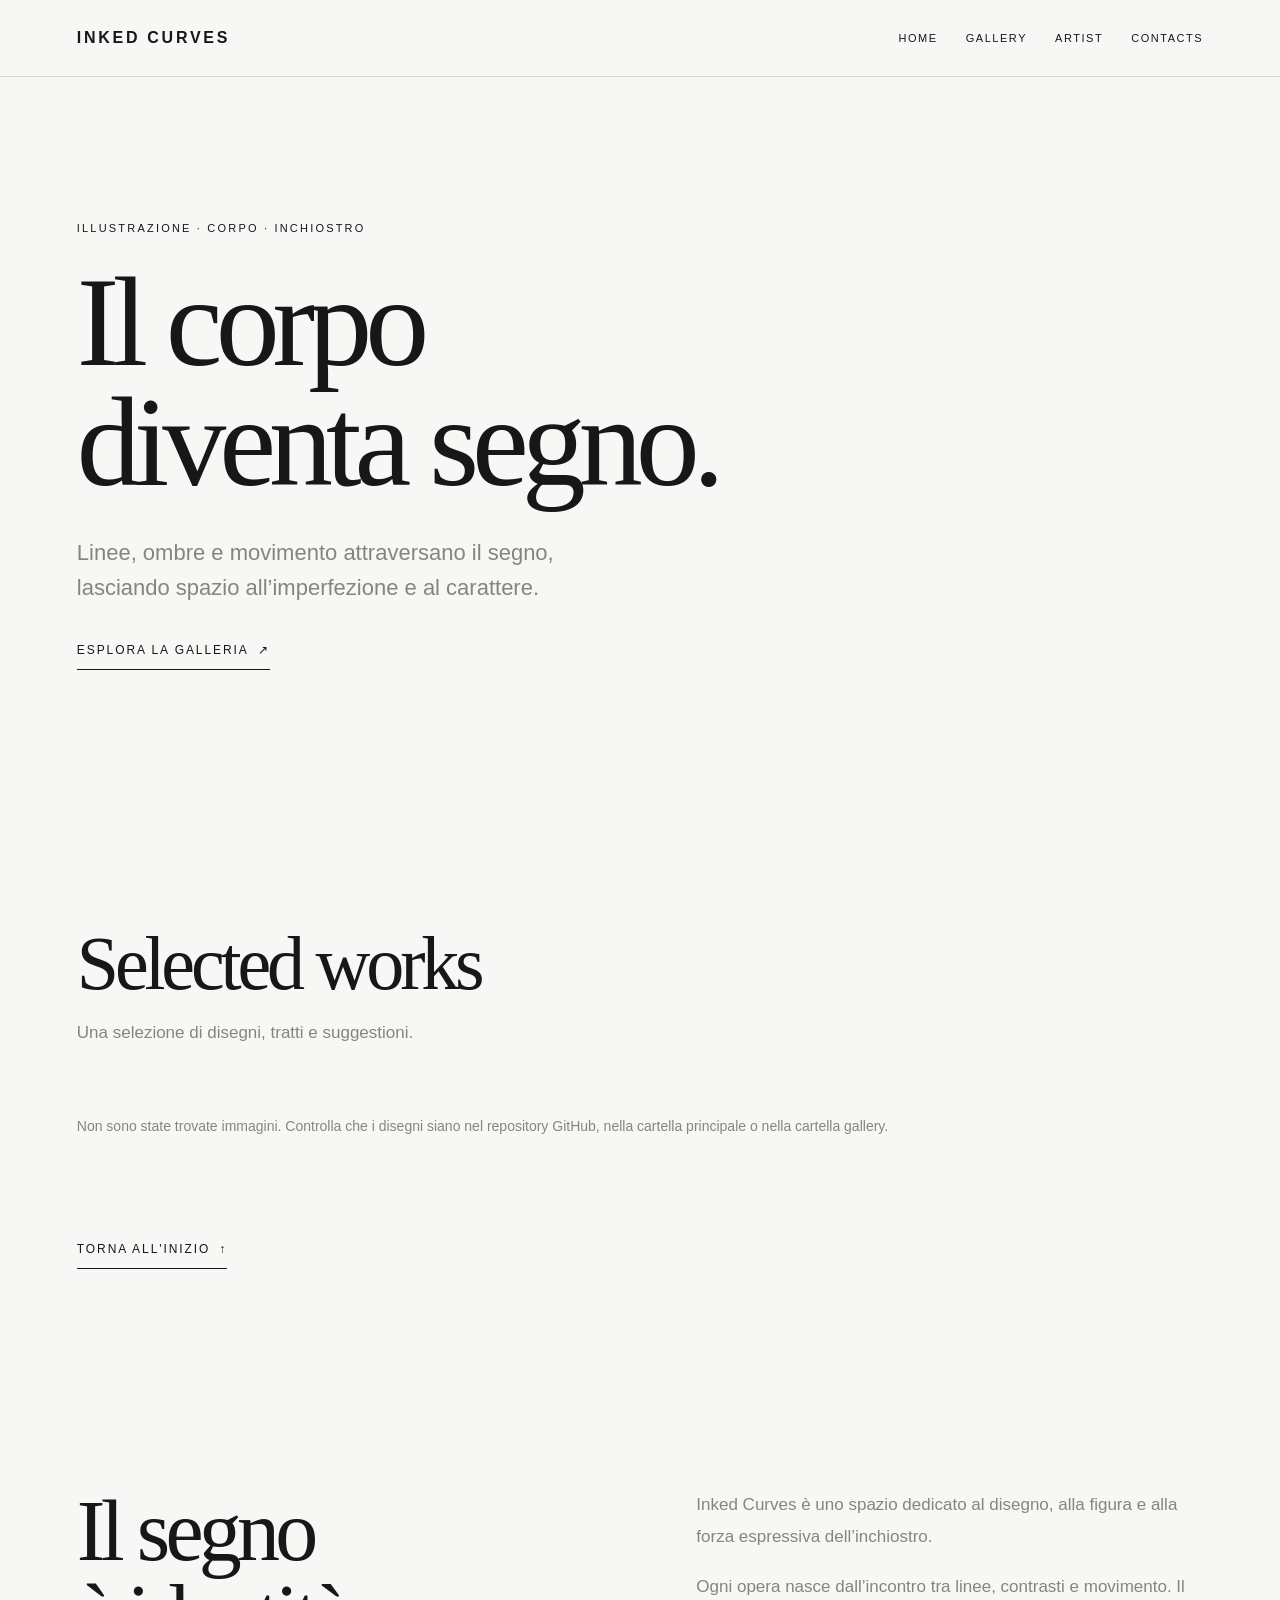
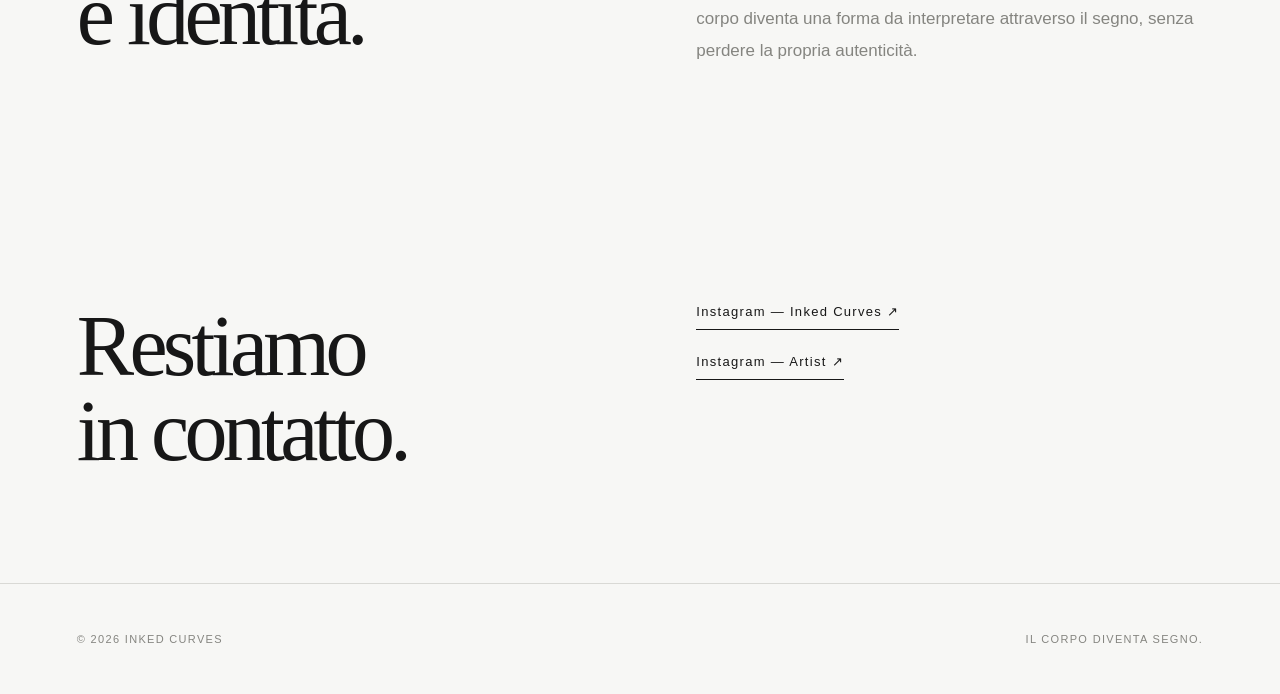
==== commit 25806c85: "Update index.html" ====
--- a/index.html
+++ b/index.html
@@ -1,91 +1,120 @@
+
 <!DOCTYPE html>
 <html lang="it">
 <head>
   <meta charset="UTF-8">
   <meta name="viewport" content="width=device-width, initial-scale=1">
   <meta name="theme-color" content="#f7f7f5">
+  <meta name="description" content="Inked Curves — illustrazioni, corpo e segno.">
   <title>Inked Curves — Il corpo diventa segno</title>
-  <meta name="description" content="Inked Curves: illustrazioni originali in bianco e nero, tra corpo, inchiostro e segno.">
 
   <style>
     :root {
       --bg: #f7f7f5;
       --ink: #171717;
-      --muted: #777772;
-      --line: #d9d9d4;
-    }
-
-    * { box-sizing: border-box; }
-
-    html { scroll-behavior: smooth; }
+      --muted: #858580;
+      --line: #d9d9d5;
+      --serif: Georgia, "Times New Roman", serif;
+      --sans: Arial, Helvetica, sans-serif;
+    }
+
+    * {
+      box-sizing: border-box;
+    }
+
+    html {
+      scroll-behavior: smooth;
+      scroll-padding-top: 90px;
+    }
 
     body {
       margin: 0;
       background: var(--bg);
       color: var(--ink);
-      font-family: Arial, Helvetica, sans-serif;
+      font-family: var(--sans);
       -webkit-font-smoothing: antialiased;
     }
 
-    body.no-scroll { overflow: hidden; }
+    body.no-scroll {
+      overflow: hidden;
+    }
 
     a {
       color: inherit;
       text-decoration: none;
     }
 
-    button { font: inherit; }
+    button {
+      font: inherit;
+    }
+
+    .container {
+      width: min(1440px, 100%);
+      margin: 0 auto;
+      padding-left: 6%;
+      padding-right: 6%;
+    }
 
     header {
+      position: sticky;
+      top: 0;
+      z-index: 20;
+      background: rgba(247, 247, 245, 0.96);
+      border-bottom: 1px solid var(--line);
+      backdrop-filter: blur(12px);
+    }
+
+    .nav {
+      min-height: 76px;
       display: flex;
       align-items: center;
       justify-content: space-between;
-      gap: 25px;
-      padding: 25px 6%;
-      border-bottom: 1px solid var(--line);
+      gap: 24px;
     }
 
     .logo {
-      font-family: Georgia, "Times New Roman", serif;
-      font-size: 23px;
-      letter-spacing: 2px;
+      font-size: 16px;
+      font-weight: 700;
+      letter-spacing: 0.17em;
       white-space: nowrap;
     }
 
-    .logo span {
-      display: block;
-      margin-top: 5px;
-      font: 10px Arial, sans-serif;
-      letter-spacing: 3px;
-    }
-
-    nav {
+    .nav-links {
       display: flex;
-      flex-wrap: wrap;
-      gap: 25px;
-    }
-
-    nav a {
-      padding: 8px 0;
-      color: var(--muted);
-      border-bottom: 1px solid transparent;
+      align-items: center;
+      gap: 28px;
+    }
+
+    .nav-links a {
       font-size: 11px;
-      letter-spacing: 1.4px;
+      letter-spacing: 0.14em;
       text-transform: uppercase;
     }
 
-    nav a:hover,
-    nav a.active {
+    .nav-links a:hover,
+    .text-link:hover,
+    .model-link:hover {
+      opacity: 0.6;
+    }
+
+    .menu-toggle {
+      display: none;
+      border: 0;
+      background: transparent;
       color: var(--ink);
-      border-bottom-color: var(--ink);
-    }
-
-    .page { display: none; }
-    .page.active { display: block; }
+      padding: 8px;
+      cursor: pointer;
+      font-size: 24px;
+    }
+
+    section {
+      padding-top: 110px;
+      padding-bottom: 110px;
+    }
 
     .hero {
-      min-height: 440px;
-      padding: 85px 8%;
+      min-height: 620px;
+      min-height: min(760px, 82vh);
       display: flex;
       flex-direction: column;
       justify-content: center;
@@ -93,424 +122,458 @@
     }
 
     .eyebrow {
-      margin: 0 0 22px;
+      margin: 0 0 28px;
+      font-size: 11px;
+      letter-spacing: 0.2em;
+      text-transform: uppercase;
+    }
+
+    h1,
+    h2 {
+      font-family: var(--serif);
+      font-weight: 400;
+      letter-spacing: -0.055em;
+    }
+
+    h1 {
+      max-width: 900px;
+      margin: 0;
+      font-size: clamp(58px, 10vw, 142px);
+      line-height: 0.94;
+    }
+
+    .hero-description {
+      max-width: 540px;
+      margin: 32px 0 38px;
       color: var(--muted);
-      font-size: 10px;
-      letter-spacing: 3px;
+      font-size: clamp(17px, 2vw, 22px);
+      line-height: 1.6;
+    }
+
+    .text-link {
+      display: inline-flex;
+      align-items: center;
+      gap: 9px;
+      padding-bottom: 12px;
+      border-bottom: 1px solid var(--ink);
+      font-size: 12px;
+      letter-spacing: 0.16em;
       text-transform: uppercase;
-    }
-
-    h1, h2, h3 {
-      font-family: Georgia, "Times New Roman", serif;
-      font-weight: normal;
-    }
-
-    .hero h1 {
-      margin: 0;
-      font-size: clamp(52px, 10vw, 108px);
-      line-height: .95;
-      letter-spacing: -4px;
-    }
-
-    .tagline {
-      margin: 25px 0 14px;
-      font: italic clamp(22px, 3vw, 31px) Georgia, serif;
-    }
-
-    .intro {
-      max-width: 470px;
+      transition: opacity 0.2s;
+    }
+
+    .section-heading {
+      margin-bottom: 55px;
+    }
+
+    .section-heading h2 {
+      margin: 0 0 18px;
+      font-size: clamp(43px, 7vw, 76px);
+      line-height: 1;
+    }
+
+    .section-heading p {
       margin: 0;
       color: var(--muted);
-      font-size: 14px;
-      line-height: 1.9;
-    }
-
-    .text-link {
-      display: inline-block;
-      margin-top: 28px;
-      padding-bottom: 7px;
-      border-bottom: 1px solid var(--ink);
-      font-size: 11px;
-      letter-spacing: 1.5px;
-      text-transform: uppercase;
-    }
-
-    .section-heading {
-      display: flex;
-      align-items: flex-end;
-      justify-content: space-between;
-      gap: 20px;
-      padding: 60px 6% 28px;
-    }
-
-    .section-heading h2 {
-      margin: 0;
-      font-size: clamp(36px, 5vw, 56px);
-      letter-spacing: -1.5px;
-    }
-
-    .section-heading p {
-      max-width: 300px;
-      margin: 0;
-      color: var(--muted);
-      font-size: 12px;
-      line-height: 1.8;
+      font-size: 17px;
+      line-height: 1.6;
     }
 
     .gallery-grid {
       display: grid;
-      grid-template-columns: repeat(4, minmax(0, 1fr));
-      gap: 14px;
-      padding: 10px 6% 70px;
+      grid-template-columns: repeat(3, minmax(0, 1fr));
+      gap: 72px 28px;
+      align-items: start;
     }
 
     .artwork {
+      min-width: 0;
+    }
+
+    .artwork-image {
       position: relative;
       display: block;
       width: 100%;
-      aspect-ratio: 3 / 4;
       padding: 0;
       overflow: hidden;
       border: 0;
-      background: #e8e8e4;
-      cursor: pointer;
-    }
-
-    .artwork img {
+      border-top: 1px solid var(--ink);
+      border-bottom: 1px solid var(--ink);
+      background: #eee;
+      cursor: zoom-in;
+    }
+
+    .artwork-image img {
       display: block;
       width: 100%;
-      height: 100%;
-      object-fit: cover;
-      transition: transform .4s ease;
-    }
-
-    .artwork:hover img { transform: scale(1.035); }
-
-    .image-number {
+      height: auto;
+      max-height: 760px;
+      object-fit: contain;
+      transition: transform 0.5s ease;
+    }
+
+    .artwork-image:hover img {
+      transform: scale(1.015);
+    }
+
+    .artwork-number {
       position: absolute;
-      bottom: 10px;
-      left: 10px;
-      padding: 5px 7px;
-      background: rgba(247, 247, 245, .9);
+      left: 12px;
+      bottom: 12px;
+      padding: 9px 12px;
+      background: rgba(247, 247, 245, 0.92);
+      color: #171717;
+      font-size: 13px;
+      letter-spacing: 0.12em;
+    }
+
+    .artwork-caption {
+      margin-top: 18px;
+    }
+
+    .model-name {
+      margin: 0 0 10px;
+      font-family: var(--serif);
+      font-size: 25px;
+      font-weight: 400;
+      line-height: 1.2;
+      overflow-wrap: anywhere;
+    }
+
+    .model-name[hidden] {
+      display: none !important;
+    }
+
+    .model-link {
+      display: inline-flex;
+      align-items: center;
+      gap: 9px;
+      padding-bottom: 10px;
+      border-bottom: 1px solid var(--line);
       font-size: 10px;
-      letter-spacing: 1px;
+      line-height: 1.7;
+      letter-spacing: 0.1em;
+      text-transform: uppercase;
+      overflow-wrap: anywhere;
+      transition: opacity 0.2s;
+    }
+
+    .model-link[hidden] {
+      display: none !important;
+    }
+
+    .model-symbol {
+      font-size: 17px;
+      line-height: 1;
     }
 
     .gallery-status {
-      grid-column: 1 / -1;
-      padding: 30px 0;
-      color: var(--muted);
-      font-size: 13px;
-      line-height: 1.8;
-    }
-
-    .artist-content,
-    .contacts-content {
-      padding: 80px 8% 110px;
-    }
-
-    .artist-content h2,
-    .contacts-content h2 {
-      margin: 0 0 30px;
-      font-size: clamp(45px, 8vw, 82px);
-      line-height: 1;
-      letter-spacing: -3px;
-    }
-
-    .artist-lead {
-      max-width: 690px;
-      font: clamp(23px, 3vw, 31px)/1.5 Georgia, serif;
-    }
-
-    .body-copy {
-      max-width: 620px;
-      margin-top: 28px;
       color: var(--muted);
       font-size: 14px;
-      line-height: 2;
-    }
-
-    .contacts-intro {
-      max-width: 480px;
-      margin-bottom: 40px;
+      line-height: 1.7;
+    }
+
+    .gallery-footer {
+      margin-top: 100px;
+    }
+
+    .about-layout {
+      display: grid;
+      grid-template-columns: 1fr 1fr;
+      gap: 10%;
+      align-items: start;
+    }
+
+    .about-layout h2,
+    .contact-layout h2 {
+      margin: 0;
+      font-size: clamp(48px, 7vw, 86px);
+      line-height: 0.98;
+    }
+
+    .about-copy {
+      max-width: 570px;
       color: var(--muted);
-      font-size: 14px;
+      font-size: 17px;
       line-height: 1.9;
     }
 
-    .social-list {
-      max-width: 650px;
+    .about-copy p:first-child {
+      margin-top: 0;
+    }
+
+    .contact-layout {
+      display: grid;
+      grid-template-columns: 1fr 1fr;
+      gap: 10%;
+      align-items: start;
+    }
+
+    .contact-list {
+      display: flex;
+      flex-direction: column;
+      align-items: flex-start;
+      gap: 24px;
+    }
+
+    .contact-list a {
+      padding-bottom: 10px;
+      border-bottom: 1px solid var(--ink);
+      font-size: 13px;
+      letter-spacing: 0.1em;
+      overflow-wrap: anywhere;
+    }
+
+    footer {
       border-top: 1px solid var(--line);
     }
 
-    .social-link {
+    .footer-inner {
+      min-height: 110px;
       display: flex;
       align-items: center;
       justify-content: space-between;
-      gap: 20px;
-      padding: 25px 0;
-      border-bottom: 1px solid var(--line);
-      transition: padding .2s;
-    }
-
-    .social-link:hover {
-      padding-right: 8px;
-      padding-left: 8px;
-    }
-
-    .social-name {
-      font: clamp(24px, 4vw, 32px) Georgia, serif;
-    }
-
-    .social-handle {
-      margin-top: 6px;
+      gap: 24px;
       color: var(--muted);
-      font-size: 12px;
-    }
-
-    .social-arrow { font-size: 23px; }
-
-    footer {
-      display: flex;
-      flex-wrap: wrap;
-      justify-content: space-between;
-      gap: 20px;
-      padding: 28px 6%;
-      border-top: 1px solid var(--line);
-      color: var(--muted);
-      font-size: 10px;
-      letter-spacing: 1.2px;
+      font-size: 11px;
+      letter-spacing: 0.12em;
       text-transform: uppercase;
     }
 
     .lightbox {
+      position: fixed;
+      inset: 0;
+      z-index: 100;
       display: none;
-      position: fixed;
-      z-index: 1000;
-      inset: 0;
       align-items: center;
       justify-content: center;
-      padding: 60px 70px;
-      background: rgba(12, 12, 12, .97);
-    }
-
-    .lightbox.open { display: flex; }
+      padding: 60px 20px;
+      background: rgba(10, 10, 10, 0.96);
+    }
+
+    .lightbox.open {
+      display: flex;
+    }
 
     .lightbox img {
       display: block;
       max-width: 100%;
-      max-height: 85vh;
+      max-height: 100%;
       object-fit: contain;
-      user-select: none;
-    }
-
-    .lightbox button {
+    }
+
+    .lightbox-close,
+    .lightbox-prev,
+    .lightbox-next {
       position: absolute;
-      padding: 12px;
-      border: 0;
+      display: grid;
+      place-items: center;
+      width: 46px;
+      height: 46px;
+      border: 1px solid rgba(255, 255, 255, 0.45);
+      border-radius: 50%;
       background: transparent;
       color: white;
-      font-size: 30px;
+      font-size: 26px;
       cursor: pointer;
     }
 
-    #lightbox-close {
-      top: 12px;
+    .lightbox-close {
+      top: 18px;
       right: 18px;
-      font-size: 36px;
-    }
-
-    #lightbox-prev,
-    #lightbox-next {
+    }
+
+    .lightbox-prev {
+      left: 18px;
       top: 50%;
       transform: translateY(-50%);
     }
 
-    #lightbox-prev { left: 12px; }
-    #lightbox-next { right: 12px; }
-
-    #lightbox-count {
-      position: absolute;
-      right: 0;
-      bottom: 20px;
-      left: 0;
-      color: #bbb;
-      text-align: center;
-      font-size: 11px;
-      letter-spacing: 2px;
-    }
-
-    @media (max-width: 900px) {
-      .gallery-grid {
-        grid-template-columns: repeat(3, minmax(0, 1fr));
-      }
-
-      header { align-items: flex-start; }
-      nav { gap: 15px; }
-    }
-
-    @media (max-width: 600px) {
-      header {
+    .lightbox-next {
+      right: 18px;
+      top: 50%;
+      transform: translateY(-50%);
+    }
+
+    @media (max-width: 800px) {
+      .nav {
+        min-height: 68px;
+      }
+
+      .menu-toggle {
+        display: block;
+      }
+
+      .nav-links {
+        position: absolute;
+        top: 100%;
+        left: 0;
+        right: 0;
+        display: none;
         flex-direction: column;
-        gap: 18px;
-        padding: 20px 6%;
-      }
-
-      nav {
+        align-items: flex-start;
+        gap: 0;
+        padding: 12px 6% 22px;
+        border-bottom: 1px solid var(--line);
+        background: var(--bg);
+      }
+
+      .nav-links.open {
+        display: flex;
+      }
+
+      .nav-links a {
         width: 100%;
-        justify-content: space-between;
-        gap: 8px;
-      }
-
-      nav a {
-        font-size: 10px;
-        letter-spacing: .8px;
+        padding: 14px 0;
+      }
+
+      section {
+        padding-top: 82px;
+        padding-bottom: 82px;
       }
 
       .hero {
-        min-height: 380px;
-        padding: 65px 6%;
-      }
-
-      .hero h1 { letter-spacing: -2px; }
-
-      .section-heading {
-        display: block;
-        padding: 45px 6% 24px;
-      }
-
-      .section-heading p { margin-top: 12px; }
+        min-height: 570px;
+        min-height: 72vh;
+      }
 
       .gallery-grid {
         grid-template-columns: repeat(2, minmax(0, 1fr));
-        gap: 8px;
-        padding: 0 4% 50px;
-      }
-
-      .artist-content,
-      .contacts-content {
-        padding: 60px 6% 80px;
-      }
-
-      .lightbox { padding: 55px 35px; }
-      #lightbox-prev { left: 0; }
-      #lightbox-next { right: 0; }
+        gap: 52px 18px;
+      }
+
+      .section-heading {
+        margin-bottom: 40px;
+      }
+
+      .about-layout,
+      .contact-layout {
+        grid-template-columns: 1fr;
+        gap: 34px;
+      }
+
+      .gallery-footer {
+        margin-top: 72px;
+      }
+
+      .footer-inner {
+        min-height: 100px;
+        flex-wrap: wrap;
+        justify-content: space-between;
+        padding-top: 25px;
+        padding-bottom: 25px;
+        font-size: 10px;
+      }
+    }
+
+    @media (max-width: 430px) {
+      .gallery-grid {
+        grid-template-columns: minmax(0, 1fr);
+        gap: 58px;
+      }
+
+      .artwork {
+        width: 100%;
+        max-width: 520px;
+      }
+
+      .artwork-image img {
+        max-height: none;
+      }
+
+      .lightbox-prev {
+        left: 8px;
+      }
+
+      .lightbox-next {
+        right: 8px;
+      }
     }
   </style>
 </head>
 
 <body>
   <header>
-    <a class="logo" href="#home">
-      INKED CURVES
-      <span>ART · INK · BODY</span>
-    </a>
-
-    <nav aria-label="Menu principale">
-      <a href="#home" data-page="home">Home</a>
-      <a href="#gallery" data-page="gallery">Gallery</a>
-      <a href="#artist" data-page="artist">Artist</a>
-      <a href="#contacts" data-page="contacts">Contacts</a>
-    </nav>
+    <div class="container nav">
+      <a class="logo" href="#home">INKED CURVES</a>
+
+      <button
+        class="menu-toggle"
+        id="menuToggle"
+        type="button"
+        aria-label="Apri il menu"
+        aria-expanded="false"
+      >☰</button>
+
+      <nav class="nav-links" id="navLinks" aria-label="Menu principale">
+        <a href="#home">Home</a>
+        <a href="#gallery">Gallery</a>
+        <a href="#artist">Artist</a>
+        <a href="#contacts">Contacts</a>
+      </nav>
+    </div>
   </header>
 
   <main>
-    <section class="page active" id="home">
-      <div class="hero">
-        <p class="eyebrow">Illustrazione · Bianco e nero</p>
-        <h1>INKED<br>CURVES</h1>
-        <p class="tagline">Il corpo diventa segno.</p>
-        <p class="intro">
-          Linee, schizzi e macchie d’inchiostro.
-          Il corpo prende forma attraverso il segno,
-          lasciando spazio all’imperfezione e al carattere.
-        </p>
-        <a class="text-link" href="#gallery">Esplora la galleria ↗</a>
-      </div>
-
+    <section class="container hero" id="home">
+      <p class="eyebrow">Illustrazione · Corpo · Inchiostro</p>
+      <h1>Il corpo<br>diventa segno.</h1>
+      <p class="hero-description">
+        Linee, ombre e movimento attraversano il segno,
+        lasciando spazio all’imperfezione e al carattere.
+      </p>
+      <a class="text-link" href="#gallery">
+        Esplora la galleria <span>↗</span>
+      </a>
+    </section>
+
+    <section class="container" id="gallery">
       <div class="section-heading">
         <h2>Selected works</h2>
         <p>Una selezione di disegni, tratti e suggestioni.</p>
       </div>
 
-      <div class="gallery-grid" id="home-gallery">
-        <div class="gallery-status">Caricamento delle opere…</div>
+      <div class="gallery-grid" id="galleryGrid">
+        <p class="gallery-status">Caricamento delle opere…</p>
       </div>
 
-      <div style="padding: 0 6% 60px">
-        <a class="text-link" href="#gallery">Vedi tutte le opere ↗</a>
+      <p class="gallery-status" id="galleryError" hidden></p>
+
+      <div class="gallery-footer">
+        <a class="text-link" href="#home">
+          Torna all'inizio <span>↑</span>
+        </a>
       </div>
     </section>
 
-    <section class="page" id="gallery">
-      <div class="section-heading">
-        <div>
-          <p class="eyebrow">Archivio visivo</p>
-          <h2>Gallery</h2>
+    <section class="container" id="artist">
+      <div class="about-layout">
+        <h2>Il segno<br>è identità.</h2>
+        <div class="about-copy">
+          <p>
+            Inked Curves è uno spazio dedicato al disegno,
+            alla figura e alla forza espressiva dell’inchiostro.
+          </p>
+          <p>
+            Ogni opera nasce dall’incontro tra linee, contrasti
+            e movimento. Il corpo diventa una forma da interpretare
+            attraverso il segno, senza perdere la propria autenticità.
+          </p>
         </div>
-        <p>Ogni disegno è una ricerca tra forme, linee e inchiostro.</p>
-      </div>
-
-      <div class="gallery-grid" id="full-gallery">
-        <div class="gallery-status">Caricamento delle opere…</div>
       </div>
     </section>
 
-    <section class="page" id="artist">
-      <div class="artist-content">
-        <p class="eyebrow">Dietro il segno</p>
-        <h2>Il disegno<br>senza filtri.</h2>
-
-        <p class="artist-lead">
-          Il bianco e il nero. La linea imperfetta.
-          Il corpo come forma, gesto ed espressione.
-        </p>
-
-        <p class="body-copy">
-          Inked Curves nasce dalla ricerca di un linguaggio visivo
-          essenziale, fatto di inchiostro, contrasti e segni spontanei.
-          Ogni illustrazione cerca il carattere più che la perfezione:
-          un equilibrio tra struttura, movimento e libertà del tratto.
-        </p>
-
-        <p class="body-copy">
-          Nessuna linea è soltanto una linea. Ogni segno contribuisce
-          a raccontare una forma, un’atmosfera, un frammento di immaginazione.
-        </p>
-
-        <a class="text-link" href="#gallery">Scopri i disegni ↗</a>
-      </div>
-    </section>
-
-    <section class="page" id="contacts">
-      <div class="contacts-content">
-        <p class="eyebrow">Rimaniamo in contatto</p>
-        <h2>Contacts.</h2>
-
-        <p class="contacts-intro">
-          Per vedere nuovi disegni, seguire il progetto
-          o scoprire altri lavori, mi trovi su Instagram.
-        </p>
-
-        <div class="social-list">
-          <a class="social-link"
-             href="https://www.instagram.com/inked_curves/"
+    <section class="container" id="contacts">
+      <div class="contact-layout">
+        <h2>Restiamo<br>in contatto.</h2>
+        <div class="contact-list">
+          <a href="https://www.instagram.com/inked_curves/"
              target="_blank" rel="noopener noreferrer">
-            <div>
-              <div class="social-name">Inked Curves</div>
-              <div class="social-handle">@inked_curves</div>
-            </div>
-            <span class="social-arrow">↗</span>
+            Instagram — Inked Curves ↗
           </a>
-
-          <a class="social-link"
-             href="https://www.instagram.com/dario.19.83/"
+          <a href="https://www.instagram.com/dario.19.83/"
              target="_blank" rel="noopener noreferrer">
-            <div>
-              <div class="social-name">Instagram personale</div>
-              <div class="social-handle">@dario.19.83</div>
-            </div>
-            <span class="social-arrow">↗</span>
+            Instagram — Artist ↗
           </a>
         </div>
       </div>
@@ -518,204 +581,308 @@
   </main>
 
   <footer>
-    <span>© <span id="year"></span> Inked Curves</span>
-    <span>Il corpo diventa segno.</span>
+    <div class="container footer-inner">
+      <span>© <span id="year"></span> Inked Curves</span>
+      <span>Il corpo diventa segno.</span>
+    </div>
   </footer>
 
-  <div class="lightbox" id="lightbox"
-       role="dialog" aria-modal="true" aria-label="Visualizzazione opera">
-    <button id="lightbox-close" aria-label="Chiudi">×</button>
-    <button id="lightbox-prev" aria-label="Opera precedente">‹</button>
-    <img id="lightbox-image" src="" alt="">
-    <button id="lightbox-next" aria-label="Opera successiva">›</button>
-    <div id="lightbox-count"></div>
+  <div class="lightbox" id="lightbox" aria-hidden="true">
+    <button class="lightbox-close" id="lightboxClose"
+            type="button" aria-label="Chiudi">×</button>
+    <button class="lightbox-prev" id="lightboxPrev"
+            type="button" aria-label="Opera precedente">‹</button>
+    <img id="lightboxImage" alt="">
+    <button class="lightbox-next" id="lightboxNext"
+            type="button" aria-label="Opera successiva">›</button>
   </div>
 
   <script>
-    const OWNER = "InkedCurves";
-    const REPO = "inkedcurves.github.io";
-    const IMAGE_EXTENSIONS = /\.(jpe?g|png|webp|gif)$/i;
-
-    const pages = ["home", "gallery", "artist", "contacts"];
-    let images = [];
-    let currentIndex = 0;
+    const REPOSITORY = "InkedCurves/inkedcurves.github.io";
+    const ROOT_API =
+      `https://api.github.com/repos/${REPOSITORY}/contents/`;
+
+    const galleryGrid = document.getElementById("galleryGrid");
+    const galleryError = document.getElementById("galleryError");
+
+    let artworks = [];
+    let currentArtwork = 0;
     let touchStartX = 0;
 
     document.getElementById("year").textContent =
       new Date().getFullYear();
 
-    function showPage() {
-      let page = location.hash.slice(1).toLowerCase();
-
-      if (!pages.includes(page)) page = "home";
-
-      document.querySelectorAll(".page").forEach(section => {
-        section.classList.toggle("active", section.id === page);
+    // Menu mobile
+    const menuToggle = document.getElementById("menuToggle");
+    const navLinks = document.getElementById("navLinks");
+
+    menuToggle.addEventListener("click", () => {
+      const isOpen = navLinks.classList.toggle("open");
+      menuToggle.setAttribute("aria-expanded", String(isOpen));
+      menuToggle.setAttribute(
+        "aria-label",
+        isOpen ? "Chiudi il menu" : "Apri il menu"
+      );
+    });
+
+    navLinks.querySelectorAll("a").forEach(link => {
+      link.addEventListener("click", () => {
+        navLinks.classList.remove("open");
+        menuToggle.setAttribute("aria-expanded", "false");
       });
-
-      document.querySelectorAll("nav a").forEach(link => {
-        const active = link.dataset.page === page;
-        link.classList.toggle("active", active);
-
-        if (active) {
-          link.setAttribute("aria-current", "page");
-        } else {
-          link.removeAttribute("aria-current");
+    });
+
+    // Legge nomi e profili dal file modelle.json.
+    async function loadModelLinks() {
+      try {
+        const response = await fetch(
+          `./modelle.json?v=${Date.now()}`,
+          { cache: "no-store" }
+        );
+
+        if (!response.ok) {
+          throw new Error("modelle.json non trovato");
         }
+
+        const data = await response.json();
+
+        if (!data || Array.isArray(data) ||
+            typeof data !== "object") {
+          throw new Error("Formato modelle.json non valido");
+        }
+
+        return data;
+      } catch (error) {
+        console.warn("Errore nel caricamento di modelle.json:", error);
+        return {};
+      }
+    }
+
+    // Carica immagini dalla cartella principale o da gallery.
+    async function loadImagesFrom(path) {
+      try {
+        const response = await fetch(
+          ROOT_API + path,
+          { cache: "no-store" }
+        );
+
+        if (!response.ok) return [];
+
+        const items = await response.json();
+        if (!Array.isArray(items)) return [];
+
+        return items.filter(item =>
+          item.type === "file" &&
+          /\.(jpe?g|png|webp|gif|avif)$/i.test(item.name)
+        );
+      } catch (error) {
+        console.warn("Errore nel caricamento delle immagini:", error);
+        return [];
+      }
+    }
+
+    // Trova i dati della modella usando il nome esatto del file.
+    function findModelData(modelLinks, image) {
+      const keys = [
+        image.name,
+        image.path,
+        image.path.replace(/^gallery\//, "")
+      ];
+
+      for (const key of keys) {
+        const entry = modelLinks[key];
+
+        // Nuovo formato: { nome, instagram }
+        if (entry && typeof entry === "object") {
+          return {
+            nome: typeof entry.nome === "string" ? entry.nome.trim() : "",
+            instagram: typeof entry.instagram === "string"
+              ? entry.instagram.trim()
+              : ""
+          };
+        }
+
+        // Compatibilità con il vecchio formato che conteneva solo il link.
+        if (typeof entry === "string" && entry.trim() !== "") {
+          return {
+            nome: "",
+            instagram: entry.trim()
+          };
+        }
+      }
+
+      return { nome: "", instagram: "" };
+    }
+
+    function isValidInstagramUrl(value) {
+      try {
+        const url = new URL(value);
+        return url.protocol === "https:" &&
+          (url.hostname === "instagram.com" ||
+           url.hostname === "www.instagram.com");
+      } catch {
+        return false;
+      }
+    }
+
+    function createArtwork(image, index, modelLinks) {
+      const article = document.createElement("article");
+      article.className = "artwork";
+
+      const imageButton = document.createElement("button");
+      imageButton.type = "button";
+      imageButton.className = "artwork-image";
+      imageButton.setAttribute("aria-label", `Apri opera ${index + 1}`);
+
+      const img = document.createElement("img");
+      img.src = image.download_url;
+      img.alt = `Inked Curves — opera ${index + 1}`;
+      img.loading = index < 2 ? "eager" : "lazy";
+      img.decoding = "async";
+
+      const number = document.createElement("span");
+      number.className = "artwork-number";
+      number.textContent = String(index + 1).padStart(2, "0");
+
+      imageButton.append(img, number);
+      imageButton.addEventListener("click", () => openLightbox(index));
+
+      const caption = document.createElement("div");
+      caption.className = "artwork-caption";
+
+      const modelName = document.createElement("h3");
+      modelName.className = "model-name";
+      modelName.hidden = true;
+
+      const modelLink = document.createElement("a");
+      modelLink.className = "model-link";
+      modelLink.hidden = true;
+      modelLink.target = "_blank";
+      modelLink.rel = "noopener noreferrer";
+
+      const symbol = document.createElement("span");
+      symbol.className = "model-symbol";
+      symbol.textContent = "◎";
+
+      const label = document.createElement("span");
+      label.textContent = "Scopri la modella su Instagram ↗";
+
+      modelLink.append(symbol, label);
+
+      const model = findModelData(modelLinks, image);
+
+      if (model.nome) {
+        modelName.textContent = model.nome;
+        modelName.hidden = false;
+      }
+
+      if (model.instagram && isValidInstagramUrl(model.instagram)) {
+        modelLink.href = model.instagram;
+        modelLink.hidden = false;
+      }
+
+      // Mostra nome e link solo quando sono stati configurati.
+      caption.append(modelName, modelLink);
+      article.append(imageButton, caption);
+
+      return article;
+    }
+
+    async function loadGallery() {
+      galleryGrid.replaceChildren();
+
+      const loading = document.createElement("p");
+      loading.className = "gallery-status";
+      loading.textContent = "Caricamento delle opere…";
+      galleryGrid.appendChild(loading);
+
+      const [modelLinks, rootImages, folderImages] = await Promise.all([
+        loadModelLinks(),
+        loadImagesFrom(""),
+        loadImagesFrom("gallery")
+      ]);
+
+      const uniqueImages = [];
+      const seen = new Set();
+
+      for (const image of [...rootImages, ...folderImages]) {
+        const key = image.path || image.name;
+
+        if (!seen.has(key)) {
+          seen.add(key);
+          uniqueImages.push(image);
+        }
+      }
+
+      uniqueImages.sort((a, b) =>
+        a.name.localeCompare(b.name, "it", { numeric: true })
+      );
+
+      artworks = uniqueImages;
+
+      if (artworks.length === 0) {
+        galleryGrid.replaceChildren();
+        galleryError.hidden = false;
+        galleryError.textContent =
+          "Non sono state trovate immagini. Controlla che i disegni siano nel repository GitHub, nella cartella principale o nella cartella gallery.";
+        return;
+      }
+
+      galleryError.hidden = true;
+      galleryGrid.replaceChildren();
+
+      artworks.forEach((image, index) => {
+        galleryGrid.appendChild(
+          createArtwork(image, index, modelLinks)
+        );
       });
-
-      window.scrollTo(0, 0);
-    }
-
-    window.addEventListener("hashchange", showPage);
-    showPage();
-
-    async function loadImages() {
-      const home = document.getElementById("home-gallery");
-      const gallery = document.getElementById("full-gallery");
-
-      try {
-        const url =
-          `https://api.github.com/repos/${OWNER}/${REPO}/contents/`;
-
-        const response = await fetch(url);
-
-        if (!response.ok) {
-          throw new Error("Errore nel caricamento delle immagini.");
-        }
-
-        const files = await response.json();
-
-        images = files
-          .filter(file =>
-            file.type === "file" &&
-            IMAGE_EXTENSIONS.test(file.name) &&
-            file.download_url
-          )
-          .sort((a, b) =>
-            a.name.localeCompare(b.name, undefined, {
-              numeric: true,
-              sensitivity: "base"
-            })
-          )
-          .map(file => ({
-            name: file.name,
-            url: file.download_url
-          }));
-
-        renderGallery(home, images.slice(0, 4));
-        renderGallery(gallery, images);
-
-      } catch (error) {
-        console.error(error);
-
-        const message =
-          "Non riesco a caricare le immagini. " +
-          "Controlla che il repository GitHub sia pubblico.";
-
-        home.textContent = message;
-        gallery.textContent = message;
-        home.classList.add("gallery-status");
-        gallery.classList.add("gallery-status");
-      }
-    }
-
-    function renderGallery(container, list) {
-      container.replaceChildren();
-
-      if (!list.length) {
-        const message = document.createElement("div");
-        message.className = "gallery-status";
-        message.textContent =
-          "Nessuna immagine trovata nella cartella principale del repository.";
-        container.appendChild(message);
-        return;
-      }
-
-      list.forEach(item => {
-        const index = images.findIndex(image => image.url === item.url);
-
-        const button = document.createElement("button");
-        button.type = "button";
-        button.className = "artwork";
-        button.setAttribute("aria-label", "Apri " + item.name);
-
-        const img = document.createElement("img");
-        img.src = item.url;
-        img.alt = item.name;
-        img.loading = "lazy";
-        img.decoding = "async";
-
-        const number = document.createElement("span");
-        number.className = "image-number";
-        number.textContent = String(index + 1).padStart(2, "0");
-
-        button.append(img, number);
-        button.addEventListener("click", () => {
-          if (location.hash !== "#gallery") {
-            location.hash = "gallery";
-          }
-          openLightbox(index);
-        });
-
-        container.appendChild(button);
-      });
-    }
-
+    }
+
+    // Visualizzazione a schermo intero.
     const lightbox = document.getElementById("lightbox");
-    const lightboxImage = document.getElementById("lightbox-image");
-    const lightboxCount = document.getElementById("lightbox-count");
+    const lightboxImage = document.getElementById("lightboxImage");
 
     function openLightbox(index) {
-      if (!images.length || index < 0) return;
-
-      currentIndex = index;
-      updateLightbox();
+      if (!artworks.length) return;
+
+      currentArtwork = index;
+      updateLightboxImage();
       lightbox.classList.add("open");
+      lightbox.setAttribute("aria-hidden", "false");
       document.body.classList.add("no-scroll");
-      document.getElementById("lightbox-close").focus();
     }
 
     function closeLightbox() {
       lightbox.classList.remove("open");
+      lightbox.setAttribute("aria-hidden", "true");
       document.body.classList.remove("no-scroll");
-      lightboxImage.src = "";
-    }
-
-    function updateLightbox() {
-      const item = images[currentIndex];
-      if (!item) return;
-
-      lightboxImage.src = item.url;
-      lightboxImage.alt = item.name;
-      lightboxCount.textContent =
-        `${currentIndex + 1} / ${images.length}`;
-    }
-
-    function previousImage() {
-      if (!images.length) return;
-
-      currentIndex =
-        (currentIndex - 1 + images.length) % images.length;
-
-      updateLightbox();
-    }
-
-    function nextImage() {
-      if (!images.length) return;
-
-      currentIndex = (currentIndex + 1) % images.length;
-      updateLightbox();
-    }
-
-    document.getElementById("lightbox-close")
+    }
+
+    function updateLightboxImage() {
+      const artwork = artworks[currentArtwork];
+      if (!artwork) return;
+
+      lightboxImage.src = artwork.download_url;
+      lightboxImage.alt = artwork.name;
+    }
+
+    function changeArtwork(direction) {
+      if (!artworks.length) return;
+
+      currentArtwork =
+        (currentArtwork + direction + artworks.length) % artworks.length;
+
+      updateLightboxImage();
+    }
+
+    document.getElementById("lightboxClose")
       .addEventListener("click", closeLightbox);
 
-    document.getElementById("lightbox-prev")
-      .addEventListener("click", previousImage);
-
-    document.getElementById("lightbox-next")
-      .addEventListener("click", nextImage);
+    document.getElementById("lightboxPrev")
+      .addEventListener("click", () => changeArtwork(-1));
+
+    document.getElementById("lightboxNext")
+      .addEventListener("click", () => changeArtwork(1));
 
     lightbox.addEventListener("click", event => {
       if (event.target === lightbox) closeLightbox();
@@ -725,8 +892,8 @@
       if (!lightbox.classList.contains("open")) return;
 
       if (event.key === "Escape") closeLightbox();
-      if (event.key === "ArrowLeft") previousImage();
-      if (event.key === "ArrowRight") nextImage();
+      if (event.key === "ArrowLeft") changeArtwork(-1);
+      if (event.key === "ArrowRight") changeArtwork(1);
     });
 
     lightbox.addEventListener("touchstart", event => {
@@ -734,19 +901,15 @@
     }, { passive: true });
 
     lightbox.addEventListener("touchend", event => {
-      const difference =
-        event.changedTouches[0].screenX - touchStartX;
-
-      if (Math.abs(difference) < 50) return;
-
-      if (difference > 0) {
-        previousImage();
-      } else {
-        nextImage();
+      const touchEndX = event.changedTouches[0].screenX;
+      const difference = touchEndX - touchStartX;
+
+      if (Math.abs(difference) > 50) {
+        changeArtwork(difference > 0 ? -1 : 1);
       }
     }, { passive: true });
 
-    loadImages();
+    loadGallery();
   </script>
 </body>
 </html>
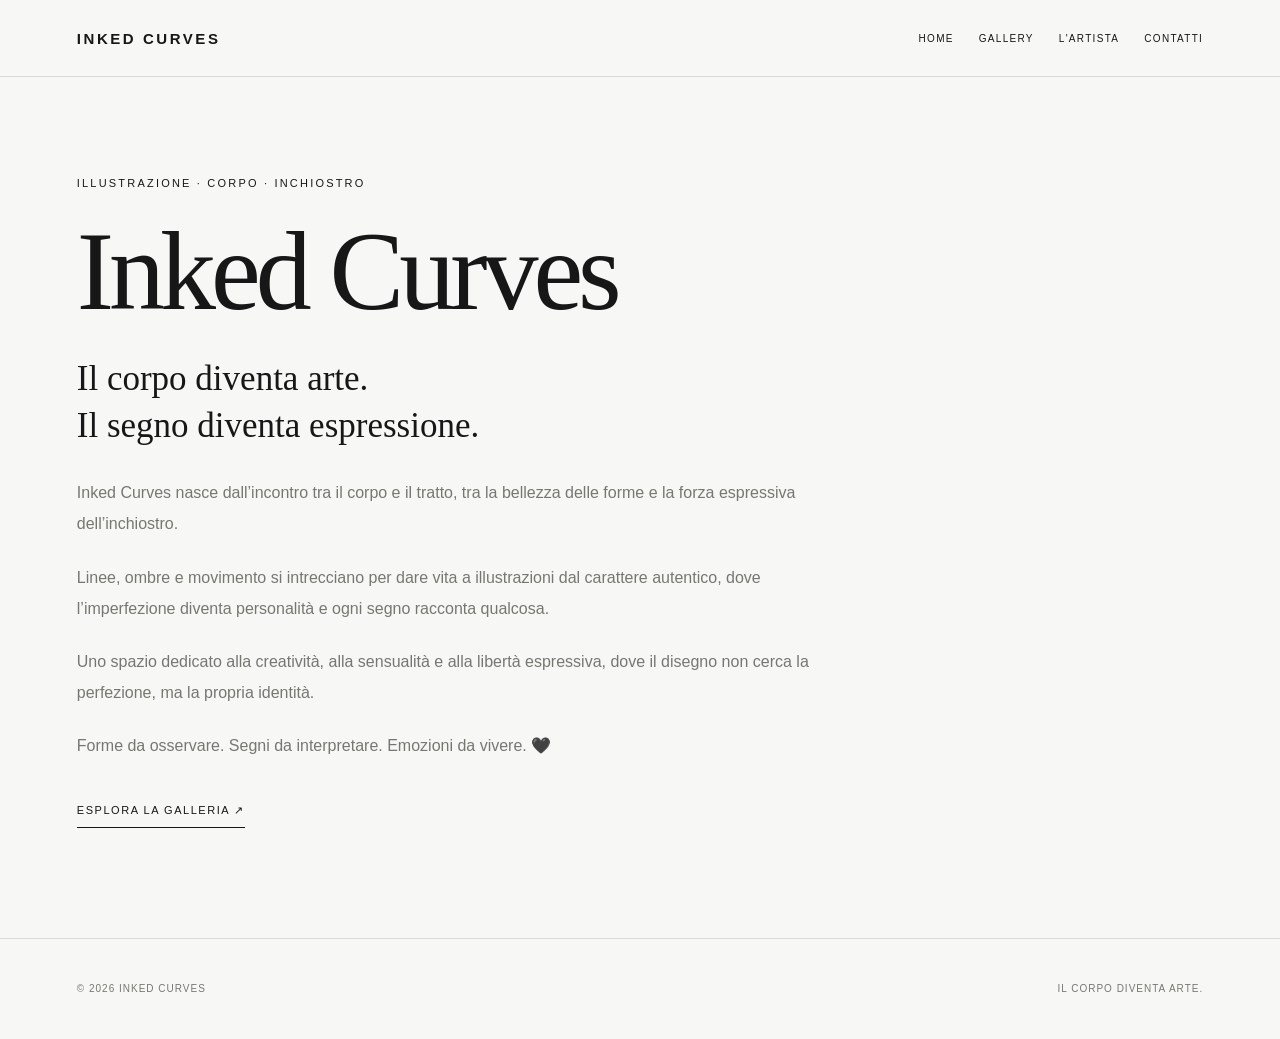
==== commit 02e93ed6: "Update index.html" ====
--- a/index.html
+++ b/index.html
@@ -4,912 +4,85 @@
 <head>
   <meta charset="UTF-8">
   <meta name="viewport" content="width=device-width, initial-scale=1">
-  <meta name="theme-color" content="#f7f7f5">
-  <meta name="description" content="Inked Curves — illustrazioni, corpo e segno.">
-  <title>Inked Curves — Il corpo diventa segno</title>
-
-  <style>
-    :root {
-      --bg: #f7f7f5;
-      --ink: #171717;
-      --muted: #858580;
-      --line: #d9d9d5;
-      --serif: Georgia, "Times New Roman", serif;
-      --sans: Arial, Helvetica, sans-serif;
-    }
-
-    * {
-      box-sizing: border-box;
-    }
-
-    html {
-      scroll-behavior: smooth;
-      scroll-padding-top: 90px;
-    }
-
-    body {
-      margin: 0;
-      background: var(--bg);
-      color: var(--ink);
-      font-family: var(--sans);
-      -webkit-font-smoothing: antialiased;
-    }
-
-    body.no-scroll {
-      overflow: hidden;
-    }
-
-    a {
-      color: inherit;
-      text-decoration: none;
-    }
-
-    button {
-      font: inherit;
-    }
-
-    .container {
-      width: min(1440px, 100%);
-      margin: 0 auto;
-      padding-left: 6%;
-      padding-right: 6%;
-    }
-
-    header {
-      position: sticky;
-      top: 0;
-      z-index: 20;
-      background: rgba(247, 247, 245, 0.96);
-      border-bottom: 1px solid var(--line);
-      backdrop-filter: blur(12px);
-    }
-
-    .nav {
-      min-height: 76px;
-      display: flex;
-      align-items: center;
-      justify-content: space-between;
-      gap: 24px;
-    }
-
-    .logo {
-      font-size: 16px;
-      font-weight: 700;
-      letter-spacing: 0.17em;
-      white-space: nowrap;
-    }
-
-    .nav-links {
-      display: flex;
-      align-items: center;
-      gap: 28px;
-    }
-
-    .nav-links a {
-      font-size: 11px;
-      letter-spacing: 0.14em;
-      text-transform: uppercase;
-    }
-
-    .nav-links a:hover,
-    .text-link:hover,
-    .model-link:hover {
-      opacity: 0.6;
-    }
-
-    .menu-toggle {
-      display: none;
-      border: 0;
-      background: transparent;
-      color: var(--ink);
-      padding: 8px;
-      cursor: pointer;
-      font-size: 24px;
-    }
-
-    section {
-      padding-top: 110px;
-      padding-bottom: 110px;
-    }
-
-    .hero {
-      min-height: 620px;
-      min-height: min(760px, 82vh);
-      display: flex;
-      flex-direction: column;
-      justify-content: center;
-      align-items: flex-start;
-    }
-
-    .eyebrow {
-      margin: 0 0 28px;
-      font-size: 11px;
-      letter-spacing: 0.2em;
-      text-transform: uppercase;
-    }
-
-    h1,
-    h2 {
-      font-family: var(--serif);
-      font-weight: 400;
-      letter-spacing: -0.055em;
-    }
-
-    h1 {
-      max-width: 900px;
-      margin: 0;
-      font-size: clamp(58px, 10vw, 142px);
-      line-height: 0.94;
-    }
-
-    .hero-description {
-      max-width: 540px;
-      margin: 32px 0 38px;
-      color: var(--muted);
-      font-size: clamp(17px, 2vw, 22px);
-      line-height: 1.6;
-    }
-
-    .text-link {
-      display: inline-flex;
-      align-items: center;
-      gap: 9px;
-      padding-bottom: 12px;
-      border-bottom: 1px solid var(--ink);
-      font-size: 12px;
-      letter-spacing: 0.16em;
-      text-transform: uppercase;
-      transition: opacity 0.2s;
-    }
-
-    .section-heading {
-      margin-bottom: 55px;
-    }
-
-    .section-heading h2 {
-      margin: 0 0 18px;
-      font-size: clamp(43px, 7vw, 76px);
-      line-height: 1;
-    }
-
-    .section-heading p {
-      margin: 0;
-      color: var(--muted);
-      font-size: 17px;
-      line-height: 1.6;
-    }
-
-    .gallery-grid {
-      display: grid;
-      grid-template-columns: repeat(3, minmax(0, 1fr));
-      gap: 72px 28px;
-      align-items: start;
-    }
-
-    .artwork {
-      min-width: 0;
-    }
-
-    .artwork-image {
-      position: relative;
-      display: block;
-      width: 100%;
-      padding: 0;
-      overflow: hidden;
-      border: 0;
-      border-top: 1px solid var(--ink);
-      border-bottom: 1px solid var(--ink);
-      background: #eee;
-      cursor: zoom-in;
-    }
-
-    .artwork-image img {
-      display: block;
-      width: 100%;
-      height: auto;
-      max-height: 760px;
-      object-fit: contain;
-      transition: transform 0.5s ease;
-    }
-
-    .artwork-image:hover img {
-      transform: scale(1.015);
-    }
-
-    .artwork-number {
-      position: absolute;
-      left: 12px;
-      bottom: 12px;
-      padding: 9px 12px;
-      background: rgba(247, 247, 245, 0.92);
-      color: #171717;
-      font-size: 13px;
-      letter-spacing: 0.12em;
-    }
-
-    .artwork-caption {
-      margin-top: 18px;
-    }
-
-    .model-name {
-      margin: 0 0 10px;
-      font-family: var(--serif);
-      font-size: 25px;
-      font-weight: 400;
-      line-height: 1.2;
-      overflow-wrap: anywhere;
-    }
-
-    .model-name[hidden] {
-      display: none !important;
-    }
-
-    .model-link {
-      display: inline-flex;
-      align-items: center;
-      gap: 9px;
-      padding-bottom: 10px;
-      border-bottom: 1px solid var(--line);
-      font-size: 10px;
-      line-height: 1.7;
-      letter-spacing: 0.1em;
-      text-transform: uppercase;
-      overflow-wrap: anywhere;
-      transition: opacity 0.2s;
-    }
-
-    .model-link[hidden] {
-      display: none !important;
-    }
-
-    .model-symbol {
-      font-size: 17px;
-      line-height: 1;
-    }
-
-    .gallery-status {
-      color: var(--muted);
-      font-size: 14px;
-      line-height: 1.7;
-    }
-
-    .gallery-footer {
-      margin-top: 100px;
-    }
-
-    .about-layout {
-      display: grid;
-      grid-template-columns: 1fr 1fr;
-      gap: 10%;
-      align-items: start;
-    }
-
-    .about-layout h2,
-    .contact-layout h2 {
-      margin: 0;
-      font-size: clamp(48px, 7vw, 86px);
-      line-height: 0.98;
-    }
-
-    .about-copy {
-      max-width: 570px;
-      color: var(--muted);
-      font-size: 17px;
-      line-height: 1.9;
-    }
-
-    .about-copy p:first-child {
-      margin-top: 0;
-    }
-
-    .contact-layout {
-      display: grid;
-      grid-template-columns: 1fr 1fr;
-      gap: 10%;
-      align-items: start;
-    }
-
-    .contact-list {
-      display: flex;
-      flex-direction: column;
-      align-items: flex-start;
-      gap: 24px;
-    }
-
-    .contact-list a {
-      padding-bottom: 10px;
-      border-bottom: 1px solid var(--ink);
-      font-size: 13px;
-      letter-spacing: 0.1em;
-      overflow-wrap: anywhere;
-    }
-
-    footer {
-      border-top: 1px solid var(--line);
-    }
-
-    .footer-inner {
-      min-height: 110px;
-      display: flex;
-      align-items: center;
-      justify-content: space-between;
-      gap: 24px;
-      color: var(--muted);
-      font-size: 11px;
-      letter-spacing: 0.12em;
-      text-transform: uppercase;
-    }
-
-    .lightbox {
-      position: fixed;
-      inset: 0;
-      z-index: 100;
-      display: none;
-      align-items: center;
-      justify-content: center;
-      padding: 60px 20px;
-      background: rgba(10, 10, 10, 0.96);
-    }
-
-    .lightbox.open {
-      display: flex;
-    }
-
-    .lightbox img {
-      display: block;
-      max-width: 100%;
-      max-height: 100%;
-      object-fit: contain;
-    }
-
-    .lightbox-close,
-    .lightbox-prev,
-    .lightbox-next {
-      position: absolute;
-      display: grid;
-      place-items: center;
-      width: 46px;
-      height: 46px;
-      border: 1px solid rgba(255, 255, 255, 0.45);
-      border-radius: 50%;
-      background: transparent;
-      color: white;
-      font-size: 26px;
-      cursor: pointer;
-    }
-
-    .lightbox-close {
-      top: 18px;
-      right: 18px;
-    }
-
-    .lightbox-prev {
-      left: 18px;
-      top: 50%;
-      transform: translateY(-50%);
-    }
-
-    .lightbox-next {
-      right: 18px;
-      top: 50%;
-      transform: translateY(-50%);
-    }
-
-    @media (max-width: 800px) {
-      .nav {
-        min-height: 68px;
-      }
-
-      .menu-toggle {
-        display: block;
-      }
-
-      .nav-links {
-        position: absolute;
-        top: 100%;
-        left: 0;
-        right: 0;
-        display: none;
-        flex-direction: column;
-        align-items: flex-start;
-        gap: 0;
-        padding: 12px 6% 22px;
-        border-bottom: 1px solid var(--line);
-        background: var(--bg);
-      }
-
-      .nav-links.open {
-        display: flex;
-      }
-
-      .nav-links a {
-        width: 100%;
-        padding: 14px 0;
-      }
-
-      section {
-        padding-top: 82px;
-        padding-bottom: 82px;
-      }
-
-      .hero {
-        min-height: 570px;
-        min-height: 72vh;
-      }
-
-      .gallery-grid {
-        grid-template-columns: repeat(2, minmax(0, 1fr));
-        gap: 52px 18px;
-      }
-
-      .section-heading {
-        margin-bottom: 40px;
-      }
-
-      .about-layout,
-      .contact-layout {
-        grid-template-columns: 1fr;
-        gap: 34px;
-      }
-
-      .gallery-footer {
-        margin-top: 72px;
-      }
-
-      .footer-inner {
-        min-height: 100px;
-        flex-wrap: wrap;
-        justify-content: space-between;
-        padding-top: 25px;
-        padding-bottom: 25px;
-        font-size: 10px;
-      }
-    }
-
-    @media (max-width: 430px) {
-      .gallery-grid {
-        grid-template-columns: minmax(0, 1fr);
-        gap: 58px;
-      }
-
-      .artwork {
-        width: 100%;
-        max-width: 520px;
-      }
-
-      .artwork-image img {
-        max-height: none;
-      }
-
-      .lightbox-prev {
-        left: 8px;
-      }
-
-      .lightbox-next {
-        right: 8px;
-      }
-    }
-  </style>
+  <meta name="description" content="Inked Curves: illustrazione, corpo e inchiostro.">
+  <title>Inked Curves — Home</title>
+  <link rel="stylesheet" href="style.css">
 </head>
-
 <body>
   <header>
     <div class="container nav">
-      <a class="logo" href="#home">INKED CURVES</a>
-
-      <button
-        class="menu-toggle"
-        id="menuToggle"
-        type="button"
-        aria-label="Apri il menu"
-        aria-expanded="false"
-      >☰</button>
-
-      <nav class="nav-links" id="navLinks" aria-label="Menu principale">
-        <a href="#home">Home</a>
-        <a href="#gallery">Gallery</a>
-        <a href="#artist">Artist</a>
-        <a href="#contacts">Contacts</a>
+      <a class="logo" href="index.html">INKED CURVES</a>
+      <button class="menu-toggle" aria-label="Apri il menu" aria-expanded="false">☰</button>
+      <nav class="nav-links">
+        <a href="index.html">Home</a>
+        <a href="gallery.html">Gallery</a>
+        <a href="artist.html">L'artista</a>
+        <a href="contacts.html">Contatti</a>
       </nav>
     </div>
   </header>
 
-  <main>
-    <section class="container hero" id="home">
-      <p class="eyebrow">Illustrazione · Corpo · Inchiostro</p>
-      <h1>Il corpo<br>diventa segno.</h1>
-      <p class="hero-description">
-        Linee, ombre e movimento attraversano il segno,
-        lasciando spazio all’imperfezione e al carattere.
+  <main class="container page">
+    <p class="eyebrow">ILLUSTRAZIONE · CORPO · INCHIOSTRO</p>
+
+    <h1>Inked Curves</h1>
+
+    <p class="lead">
+      Il corpo diventa arte.<br>
+      Il segno diventa espressione.
+    </p>
+
+    <div class="body-copy">
+      <p>
+        Inked Curves nasce dall’incontro tra il corpo e il tratto,
+        tra la bellezza delle forme e la forza espressiva dell’inchiostro.
       </p>
-      <a class="text-link" href="#gallery">
-        Esplora la galleria <span>↗</span>
-      </a>
-    </section>
 
-    <section class="container" id="gallery">
-      <div class="section-heading">
-        <h2>Selected works</h2>
-        <p>Una selezione di disegni, tratti e suggestioni.</p>
-      </div>
+      <p>
+        Linee, ombre e movimento si intrecciano per dare vita a
+        illustrazioni dal carattere autentico, dove l’imperfezione
+        diventa personalità e ogni segno racconta qualcosa.
+      </p>
 
-      <div class="gallery-grid" id="galleryGrid">
-        <p class="gallery-status">Caricamento delle opere…</p>
-      </div>
+      <p>
+        Uno spazio dedicato alla creatività, alla sensualità e alla
+        libertà espressiva, dove il disegno non cerca la perfezione,
+        ma la propria identità.
+      </p>
 
-      <p class="gallery-status" id="galleryError" hidden></p>
+      <p>
+        Forme da osservare. Segni da interpretare.
+        Emozioni da vivere. 🖤
+      </p>
+    </div>
 
-      <div class="gallery-footer">
-        <a class="text-link" href="#home">
-          Torna all'inizio <span>↑</span>
-        </a>
-      </div>
-    </section>
-
-    <section class="container" id="artist">
-      <div class="about-layout">
-        <h2>Il segno<br>è identità.</h2>
-        <div class="about-copy">
-          <p>
-            Inked Curves è uno spazio dedicato al disegno,
-            alla figura e alla forza espressiva dell’inchiostro.
-          </p>
-          <p>
-            Ogni opera nasce dall’incontro tra linee, contrasti
-            e movimento. Il corpo diventa una forma da interpretare
-            attraverso il segno, senza perdere la propria autenticità.
-          </p>
-        </div>
-      </div>
-    </section>
-
-    <section class="container" id="contacts">
-      <div class="contact-layout">
-        <h2>Restiamo<br>in contatto.</h2>
-        <div class="contact-list">
-          <a href="https://www.instagram.com/inked_curves/"
-             target="_blank" rel="noopener noreferrer">
-            Instagram — Inked Curves ↗
-          </a>
-          <a href="https://www.instagram.com/dario.19.83/"
-             target="_blank" rel="noopener noreferrer">
-            Instagram — Artist ↗
-          </a>
-        </div>
-      </div>
-    </section>
+    <a class="text-link" href="gallery.html">
+      Esplora la galleria ↗
+    </a>
   </main>
 
   <footer>
     <div class="container footer-inner">
-      <span>© <span id="year"></span> Inked Curves</span>
-      <span>Il corpo diventa segno.</span>
+      <span>© <span class="year"></span> INKED CURVES</span>
+      <span>IL CORPO DIVENTA ARTE.</span>
     </div>
   </footer>
 
-  <div class="lightbox" id="lightbox" aria-hidden="true">
-    <button class="lightbox-close" id="lightboxClose"
-            type="button" aria-label="Chiudi">×</button>
-    <button class="lightbox-prev" id="lightboxPrev"
-            type="button" aria-label="Opera precedente">‹</button>
-    <img id="lightboxImage" alt="">
-    <button class="lightbox-next" id="lightboxNext"
-            type="button" aria-label="Opera successiva">›</button>
-  </div>
-
   <script>
-    const REPOSITORY = "InkedCurves/inkedcurves.github.io";
-    const ROOT_API =
-      `https://api.github.com/repos/${REPOSITORY}/contents/`;
-
-    const galleryGrid = document.getElementById("galleryGrid");
-    const galleryError = document.getElementById("galleryError");
-
-    let artworks = [];
-    let currentArtwork = 0;
-    let touchStartX = 0;
-
-    document.getElementById("year").textContent =
+    document.querySelector(".year").textContent =
       new Date().getFullYear();
 
-    // Menu mobile
-    const menuToggle = document.getElementById("menuToggle");
-    const navLinks = document.getElementById("navLinks");
+    const toggle = document.querySelector(".menu-toggle");
+    const menu = document.querySelector(".nav-links");
 
-    menuToggle.addEventListener("click", () => {
-      const isOpen = navLinks.classList.toggle("open");
-      menuToggle.setAttribute("aria-expanded", String(isOpen));
-      menuToggle.setAttribute(
+    toggle.addEventListener("click", () => {
+      const open = menu.classList.toggle("open");
+      toggle.setAttribute("aria-expanded", String(open));
+      toggle.setAttribute(
         "aria-label",
-        isOpen ? "Chiudi il menu" : "Apri il menu"
+        open ? "Chiudi il menu" : "Apri il menu"
       );
     });
-
-    navLinks.querySelectorAll("a").forEach(link => {
-      link.addEventListener("click", () => {
-        navLinks.classList.remove("open");
-        menuToggle.setAttribute("aria-expanded", "false");
-      });
-    });
-
-    // Legge nomi e profili dal file modelle.json.
-    async function loadModelLinks() {
-      try {
-        const response = await fetch(
-          `./modelle.json?v=${Date.now()}`,
-          { cache: "no-store" }
-        );
-
-        if (!response.ok) {
-          throw new Error("modelle.json non trovato");
-        }
-
-        const data = await response.json();
-
-        if (!data || Array.isArray(data) ||
-            typeof data !== "object") {
-          throw new Error("Formato modelle.json non valido");
-        }
-
-        return data;
-      } catch (error) {
-        console.warn("Errore nel caricamento di modelle.json:", error);
-        return {};
-      }
-    }
-
-    // Carica immagini dalla cartella principale o da gallery.
-    async function loadImagesFrom(path) {
-      try {
-        const response = await fetch(
-          ROOT_API + path,
-          { cache: "no-store" }
-        );
-
-        if (!response.ok) return [];
-
-        const items = await response.json();
-        if (!Array.isArray(items)) return [];
-
-        return items.filter(item =>
-          item.type === "file" &&
-          /\.(jpe?g|png|webp|gif|avif)$/i.test(item.name)
-        );
-      } catch (error) {
-        console.warn("Errore nel caricamento delle immagini:", error);
-        return [];
-      }
-    }
-
-    // Trova i dati della modella usando il nome esatto del file.
-    function findModelData(modelLinks, image) {
-      const keys = [
-        image.name,
-        image.path,
-        image.path.replace(/^gallery\//, "")
-      ];
-
-      for (const key of keys) {
-        const entry = modelLinks[key];
-
-        // Nuovo formato: { nome, instagram }
-        if (entry && typeof entry === "object") {
-          return {
-            nome: typeof entry.nome === "string" ? entry.nome.trim() : "",
-            instagram: typeof entry.instagram === "string"
-              ? entry.instagram.trim()
-              : ""
-          };
-        }
-
-        // Compatibilità con il vecchio formato che conteneva solo il link.
-        if (typeof entry === "string" && entry.trim() !== "") {
-          return {
-            nome: "",
-            instagram: entry.trim()
-          };
-        }
-      }
-
-      return { nome: "", instagram: "" };
-    }
-
-    function isValidInstagramUrl(value) {
-      try {
-        const url = new URL(value);
-        return url.protocol === "https:" &&
-          (url.hostname === "instagram.com" ||
-           url.hostname === "www.instagram.com");
-      } catch {
-        return false;
-      }
-    }
-
-    function createArtwork(image, index, modelLinks) {
-      const article = document.createElement("article");
-      article.className = "artwork";
-
-      const imageButton = document.createElement("button");
-      imageButton.type = "button";
-      imageButton.className = "artwork-image";
-      imageButton.setAttribute("aria-label", `Apri opera ${index + 1}`);
-
-      const img = document.createElement("img");
-      img.src = image.download_url;
-      img.alt = `Inked Curves — opera ${index + 1}`;
-      img.loading = index < 2 ? "eager" : "lazy";
-      img.decoding = "async";
-
-      const number = document.createElement("span");
-      number.className = "artwork-number";
-      number.textContent = String(index + 1).padStart(2, "0");
-
-      imageButton.append(img, number);
-      imageButton.addEventListener("click", () => openLightbox(index));
-
-      const caption = document.createElement("div");
-      caption.className = "artwork-caption";
-
-      const modelName = document.createElement("h3");
-      modelName.className = "model-name";
-      modelName.hidden = true;
-
-      const modelLink = document.createElement("a");
-      modelLink.className = "model-link";
-      modelLink.hidden = true;
-      modelLink.target = "_blank";
-      modelLink.rel = "noopener noreferrer";
-
-      const symbol = document.createElement("span");
-      symbol.className = "model-symbol";
-      symbol.textContent = "◎";
-
-      const label = document.createElement("span");
-      label.textContent = "Scopri la modella su Instagram ↗";
-
-      modelLink.append(symbol, label);
-
-      const model = findModelData(modelLinks, image);
-
-      if (model.nome) {
-        modelName.textContent = model.nome;
-        modelName.hidden = false;
-      }
-
-      if (model.instagram && isValidInstagramUrl(model.instagram)) {
-        modelLink.href = model.instagram;
-        modelLink.hidden = false;
-      }
-
-      // Mostra nome e link solo quando sono stati configurati.
-      caption.append(modelName, modelLink);
-      article.append(imageButton, caption);
-
-      return article;
-    }
-
-    async function loadGallery() {
-      galleryGrid.replaceChildren();
-
-      const loading = document.createElement("p");
-      loading.className = "gallery-status";
-      loading.textContent = "Caricamento delle opere…";
-      galleryGrid.appendChild(loading);
-
-      const [modelLinks, rootImages, folderImages] = await Promise.all([
-        loadModelLinks(),
-        loadImagesFrom(""),
-        loadImagesFrom("gallery")
-      ]);
-
-      const uniqueImages = [];
-      const seen = new Set();
-
-      for (const image of [...rootImages, ...folderImages]) {
-        const key = image.path || image.name;
-
-        if (!seen.has(key)) {
-          seen.add(key);
-          uniqueImages.push(image);
-        }
-      }
-
-      uniqueImages.sort((a, b) =>
-        a.name.localeCompare(b.name, "it", { numeric: true })
-      );
-
-      artworks = uniqueImages;
-
-      if (artworks.length === 0) {
-        galleryGrid.replaceChildren();
-        galleryError.hidden = false;
-        galleryError.textContent =
-          "Non sono state trovate immagini. Controlla che i disegni siano nel repository GitHub, nella cartella principale o nella cartella gallery.";
-        return;
-      }
-
-      galleryError.hidden = true;
-      galleryGrid.replaceChildren();
-
-      artworks.forEach((image, index) => {
-        galleryGrid.appendChild(
-          createArtwork(image, index, modelLinks)
-        );
-      });
-    }
-
-    // Visualizzazione a schermo intero.
-    const lightbox = document.getElementById("lightbox");
-    const lightboxImage = document.getElementById("lightboxImage");
-
-    function openLightbox(index) {
-      if (!artworks.length) return;
-
-      currentArtwork = index;
-      updateLightboxImage();
-      lightbox.classList.add("open");
-      lightbox.setAttribute("aria-hidden", "false");
-      document.body.classList.add("no-scroll");
-    }
-
-    function closeLightbox() {
-      lightbox.classList.remove("open");
-      lightbox.setAttribute("aria-hidden", "true");
-      document.body.classList.remove("no-scroll");
-    }
-
-    function updateLightboxImage() {
-      const artwork = artworks[currentArtwork];
-      if (!artwork) return;
-
-      lightboxImage.src = artwork.download_url;
-      lightboxImage.alt = artwork.name;
-    }
-
-    function changeArtwork(direction) {
-      if (!artworks.length) return;
-
-      currentArtwork =
-        (currentArtwork + direction + artworks.length) % artworks.length;
-
-      updateLightboxImage();
-    }
-
-    document.getElementById("lightboxClose")
-      .addEventListener("click", closeLightbox);
-
-    document.getElementById("lightboxPrev")
-      .addEventListener("click", () => changeArtwork(-1));
-
-    document.getElementById("lightboxNext")
-      .addEventListener("click", () => changeArtwork(1));
-
-    lightbox.addEventListener("click", event => {
-      if (event.target === lightbox) closeLightbox();
-    });
-
-    document.addEventListener("keydown", event => {
-      if (!lightbox.classList.contains("open")) return;
-
-      if (event.key === "Escape") closeLightbox();
-      if (event.key === "ArrowLeft") changeArtwork(-1);
-      if (event.key === "ArrowRight") changeArtwork(1);
-    });
-
-    lightbox.addEventListener("touchstart", event => {
-      touchStartX = event.changedTouches[0].screenX;
-    }, { passive: true });
-
-    lightbox.addEventListener("touchend", event => {
-      const touchEndX = event.changedTouches[0].screenX;
-      const difference = touchEndX - touchStartX;
-
-      if (Math.abs(difference) > 50) {
-        changeArtwork(difference > 0 ? -1 : 1);
-      }
-    }, { passive: true });
-
-    loadGallery();
   </script>
 </body>
 </html>
--- a/style.css
+++ b/style.css
@@ -0,0 +1,375 @@
+
+:root {
+  --bg: #f7f7f5;
+  --ink: #171717;
+  --muted: #777772;
+  --line: #d9d9d5;
+  --serif: Georgia, "Times New Roman", serif;
+  --sans: Arial, Helvetica, sans-serif;
+}
+
+* {
+  box-sizing: border-box;
+}
+
+html {
+  scroll-behavior: smooth;
+}
+
+body {
+  margin: 0;
+  background: var(--bg);
+  color: var(--ink);
+  font-family: var(--sans);
+  -webkit-font-smoothing: antialiased;
+}
+
+a {
+  color: inherit;
+  text-decoration: none;
+}
+
+.container {
+  width: min(1320px, 100%);
+  margin: auto;
+  padding: 0 6%;
+}
+
+header {
+  position: sticky;
+  top: 0;
+  z-index: 20;
+  background: rgba(247, 247, 245, .97);
+  border-bottom: 1px solid var(--line);
+}
+
+.nav {
+  min-height: 76px;
+  display: flex;
+  align-items: center;
+  justify-content: space-between;
+  gap: 24px;
+}
+
+.logo {
+  font-size: 15px;
+  font-weight: 700;
+  letter-spacing: .17em;
+  white-space: nowrap;
+}
+
+.nav-links {
+  display: flex;
+  align-items: center;
+  gap: 25px;
+}
+
+.nav-links a {
+  font-size: 10px;
+  letter-spacing: .13em;
+  text-transform: uppercase;
+}
+
+.nav-links a:hover,
+.text-link:hover,
+.model-link:hover {
+  opacity: .6;
+}
+
+.menu-toggle {
+  display: none;
+  border: 0;
+  background: transparent;
+  color: var(--ink);
+  font-size: 25px;
+  cursor: pointer;
+}
+
+main {
+  min-height: 70vh;
+}
+
+.page {
+  padding-top: 100px;
+  padding-bottom: 110px;
+}
+
+.eyebrow {
+  margin: 0 0 28px;
+  font-size: 11px;
+  letter-spacing: .2em;
+  text-transform: uppercase;
+}
+
+h1,
+h2 {
+  font-family: var(--serif);
+  font-weight: 400;
+  letter-spacing: -.045em;
+}
+
+h1 {
+  margin: 0;
+  font-size: clamp(52px, 9vw, 112px);
+  line-height: .98;
+}
+
+h2 {
+  margin: 0 0 25px;
+  font-size: clamp(42px, 6vw, 76px);
+  line-height: 1.02;
+}
+
+.lead {
+  max-width: 760px;
+  margin: 28px 0;
+  font-family: var(--serif);
+  font-size: clamp(23px, 3vw, 35px);
+  line-height: 1.35;
+}
+
+.body-copy {
+  max-width: 760px;
+  color: var(--muted);
+  font-size: 16px;
+  line-height: 1.95;
+}
+
+.body-copy p {
+  margin: 0 0 22px;
+}
+
+.text-link {
+  display: inline-block;
+  margin-top: 20px;
+  padding-bottom: 10px;
+  border-bottom: 1px solid var(--ink);
+  font-size: 11px;
+  letter-spacing: .14em;
+  text-transform: uppercase;
+}
+
+.page-intro {
+  margin-bottom: 55px;
+}
+
+.page-intro p {
+  color: var(--muted);
+  font-size: 16px;
+  line-height: 1.7;
+}
+
+.gallery-grid {
+  display: grid;
+  grid-template-columns: repeat(2, minmax(0, 1fr));
+  gap: 52px 24px;
+  align-items: start;
+}
+
+.artwork {
+  min-width: 0;
+}
+
+.artwork-image {
+  position: relative;
+  display: block;
+  width: 100%;
+  padding: 0;
+  border: 0;
+  border-top: 1px solid var(--ink);
+  border-bottom: 1px solid var(--ink);
+  background: #eee;
+  cursor: zoom-in;
+}
+
+.artwork-image img {
+  display: block;
+  width: 100%;
+  height: auto;
+  object-fit: contain;
+}
+
+.artwork-number {
+  position: absolute;
+  left: 10px;
+  bottom: 10px;
+  padding: 7px 10px;
+  background: rgba(247, 247, 245, .92);
+  font-size: 11px;
+  letter-spacing: .1em;
+}
+
+.artwork-caption {
+  padding-top: 16px;
+}
+
+.model-name {
+  margin: 0 0 10px;
+  font-family: var(--serif);
+  font-size: clamp(19px, 2.5vw, 26px);
+  font-weight: 400;
+  overflow-wrap: anywhere;
+}
+
+.model-name[hidden],
+.model-link[hidden] {
+  display: none !important;
+}
+
+.model-link {
+  display: inline-flex;
+  gap: 8px;
+  align-items: center;
+  padding-bottom: 9px;
+  border-bottom: 1px solid var(--line);
+  font-size: 10px;
+  line-height: 1.6;
+  letter-spacing: .08em;
+  text-transform: uppercase;
+  overflow-wrap: anywhere;
+}
+
+.gallery-status {
+  color: var(--muted);
+  font-size: 14px;
+  line-height: 1.7;
+}
+
+.contact-list {
+  display: flex;
+  flex-direction: column;
+  align-items: flex-start;
+  gap: 24px;
+  margin-top: 35px;
+}
+
+.contact-list a {
+  padding-bottom: 10px;
+  border-bottom: 1px solid var(--ink);
+  font-size: 12px;
+  letter-spacing: .1em;
+  overflow-wrap: anywhere;
+}
+
+footer {
+  border-top: 1px solid var(--line);
+}
+
+.footer-inner {
+  min-height: 100px;
+  display: flex;
+  align-items: center;
+  justify-content: space-between;
+  gap: 20px;
+  color: var(--muted);
+  font-size: 10px;
+  letter-spacing: .1em;
+  text-transform: uppercase;
+}
+
+.lightbox {
+  position: fixed;
+  inset: 0;
+  z-index: 100;
+  display: none;
+  align-items: center;
+  justify-content: center;
+  padding: 55px 18px;
+  background: rgba(10, 10, 10, .96);
+}
+
+.lightbox.open {
+  display: flex;
+}
+
+.lightbox img {
+  max-width: 100%;
+  max-height: 100%;
+  object-fit: contain;
+}
+
+.lightbox button {
+  position: absolute;
+  display: grid;
+  place-items: center;
+  width: 44px;
+  height: 44px;
+  border: 1px solid #aaa;
+  border-radius: 50%;
+  background: transparent;
+  color: white;
+  font-size: 25px;
+  cursor: pointer;
+}
+
+.lightbox-close {
+  top: 15px;
+  right: 15px;
+}
+
+.lightbox-prev {
+  left: 12px;
+  top: 50%;
+  transform: translateY(-50%);
+}
+
+.lightbox-next {
+  right: 12px;
+  top: 50%;
+  transform: translateY(-50%);
+}
+
+@media (max-width: 700px) {
+  .nav {
+    min-height: 68px;
+  }
+
+  .menu-toggle {
+    display: block;
+  }
+
+  .nav-links {
+    position: absolute;
+    top: 100%;
+    left: 0;
+    right: 0;
+    display: none;
+    flex-direction: column;
+    align-items: flex-start;
+    gap: 0;
+    padding: 10px 6% 20px;
+    background: var(--bg);
+    border-bottom: 1px solid var(--line);
+  }
+
+  .nav-links.open {
+    display: flex;
+  }
+
+  .nav-links a {
+    width: 100%;
+    padding: 14px 0;
+  }
+
+  .page {
+    padding-top: 68px;
+    padding-bottom: 75px;
+  }
+
+  .gallery-grid {
+    grid-template-columns: repeat(2, minmax(0, 1fr));
+    gap: 35px 13px;
+  }
+
+  .model-link {
+    font-size: 9px;
+  }
+
+  .footer-inner {
+    padding-top: 24px;
+    padding-bottom: 24px;
+    align-items: flex-start;
+    flex-direction: column;
+    justify-content: center;
+  }
+}
